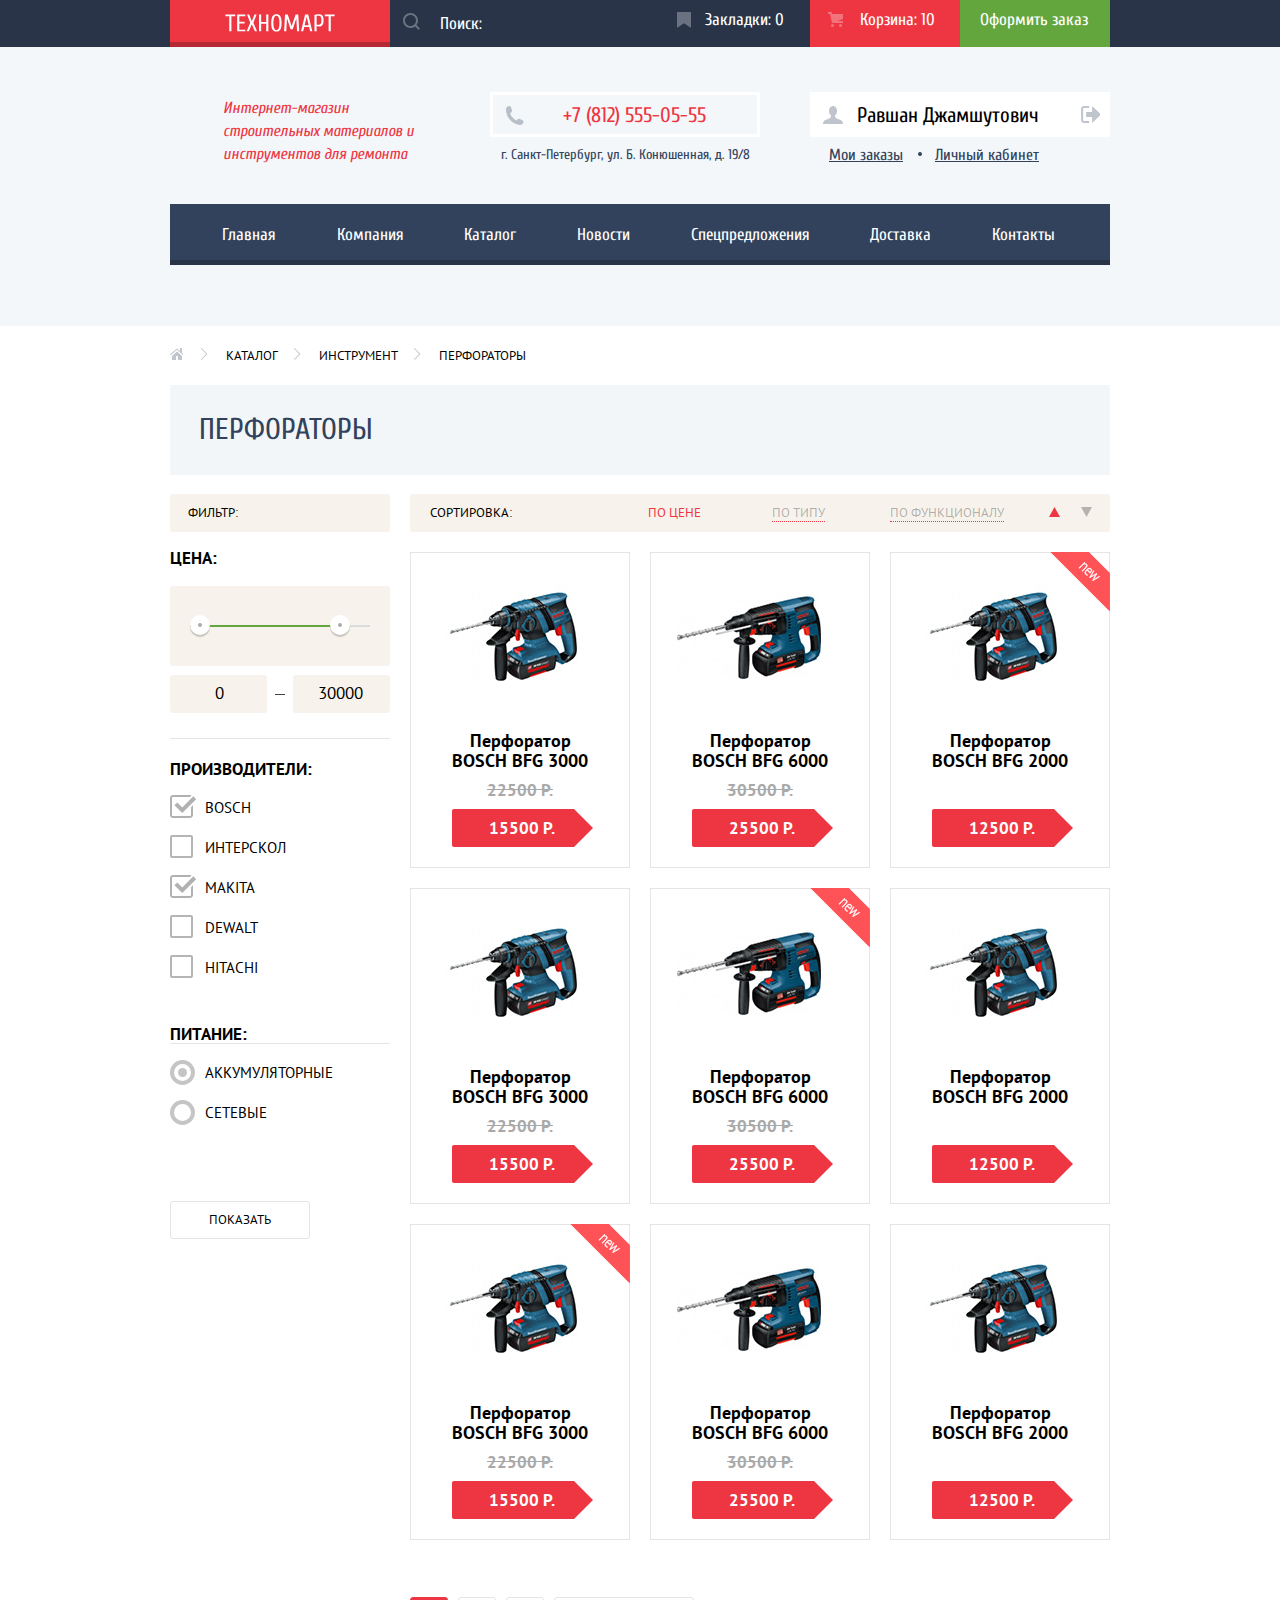
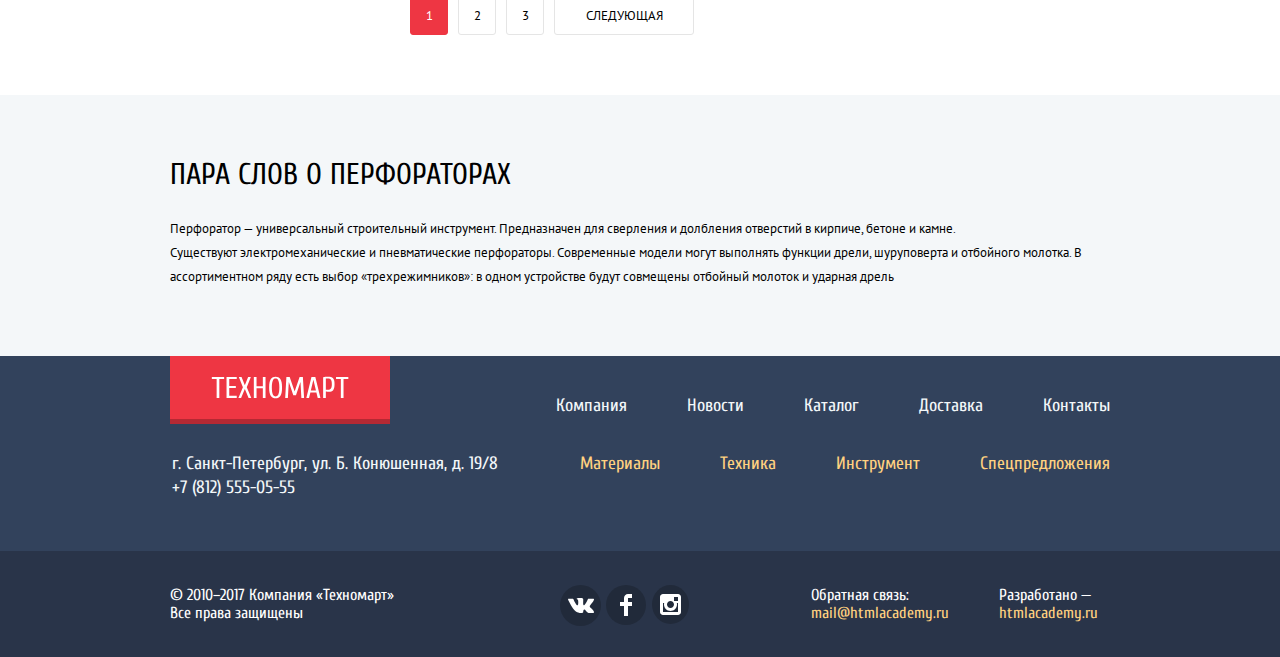
==== catalog.html @ ee3c9707 "Добавила текстовое описание ссылкам на соц.сети" ====
<!DOCTYPE html>
<html lang="ru">
  <head>
    <meta charset="utf-8">
    <title>Каталог товаров Техномарт</title>
    <link href="https://fonts.googleapis.com/css?family=Cuprum:400,400i,700%7CPT+Sans:400,700&amp;subset=cyrillic" rel="stylesheet">
    <link href="css/normalize.css" rel="stylesheet">
    <link href="css/style.css" rel="stylesheet">
  </head>

  <body>

    <header class="main-header catalog">
      <div class="user-nav-wrapper">
        <div class="container">
          <a class="main-header-logo" href="index.html">
            <img src="img/main-logo.svg" width="110" height="18" alt="Логотип интернет-магазина Техномарт">
          </a>
          <form class="search" action="https://echo.htmlacademy.ru" method="get">
            <input class="search-field" id="search-box" type="search" name="search" placeholder="Поиск:">
            <label for="search-box"><span class="visually-hidden">Поиск:</span></label>
          </form>
          <a class="bookmark" href="wish-list.html">
            <span>Закладки:</span>
            <span>0</span>
          </a>
          <a class="cart count" href="cart.html">
            <span>Корзина:</span>
            <span>10</span>
          </a>
          <a class="checkout" href="checkout.html">Оформить заказ</a>
        </div>
      </div>
      <div class="block-wrapper">
        <section class="contact-info">
          <p class="info-text">Интернет-магазин строительных материалов и инструментов для ремонта</p>
          <div class="contact-column">
            <h2 class="visually-hidden">Контакная информация</h2>
            <a class="tel-link" href="tel:+78125550555">+7 (812) 555-05-55</a>
            <p class="address">г. Санкт-Петербург, ул. Б. Конюшенная, д. 19/8</p>
          </div>
        </section>
        <div class="user-account">
          <div class="user-box">
            <a class="user-name" href="profile.html">Равшан Джамшутович</a>
            <a class="logout-link" href="">Выйти</a>
          </div>
          <div class="account-box">
            <a class="link" href="user-order.html">Мои заказы</a>
            <a class="link" href="user-account.html">Личный кабинет</a>
          </div>
        </div>
      </div>
      <nav class="main-nav">
        <ul class="site-nav">
          <li><a href="index.html">Главная</a></li>
          <li><a href="company.html">Компания</a></li>
          <li><a href="catalog.html">Каталог</a></li>
          <li><a href="news.html">Новости</a></li>
          <li><a href="special-offers.html">Спецпредложения</a></li>
          <li><a href="delivery.html">Доставка</a></li>
          <li><a href="contact.html">Контакты</a></li>
        </ul>
      </nav>
    </header>

    <main>
      <div class="index-container">
        <ul class="breadcrumbs">
          <li><a class="link" href="index.html">Главная</a></li>
          <li><a class="link-next" href="catalog.html">Каталог</a></li>
          <li><a class="link-next" href="tool-list.html">Инструмент</a></li>
          <li><a class="link-next breadcrumbs-current">Перфораторы</a></li>
        </ul>
        <h1 class="page-title">Перфораторы</h1>
        <div class="catalog-columns">
          <section class="filters">
            <h2>Фильтр:</h2>
            <form class="filters-form" action="https://echo.htmlacademy.ru" method="get">
              <fieldset class="filter-range">
                <legend>Цена:</legend>
                <div class="range-controls">
                  <div class="scale">
                    <div class="bar"></div>
                  </div>
                  <div class="range-toggle range-toggle-min"></div>
                  <div class="range-toggle range-toggle-max"></div>
                </div>
                <div class="price-controls">
                  <label class="visually-hidden" for="min-field">От</label>
                  <input class="min-price" id="min-field" type="text" name="min-price" value="0">
                  <label class="visually-hidden" for="max-field">До</label>
                  <input class="max-price" id="max-field" type="text" name="max-price" value="30000">
                </div>
              </fieldset>
              <fieldset class="filter-producer">
                <legend>Производители:</legend>
                <ul class="producer-list">
                  <li class="filter-option">
                    <input class="visually-hidden filter-input filter-input-checkbox" id="filter-bosch" type="checkbox" name="bosch" checked>
                    <label for="filter-bosch">Bosch</label>
                  </li>
                  <li class="filter-option">
                    <input class="visually-hidden filter-input filter-input-checkbox" id="filter-interskol" type="checkbox" name="interskol">
                    <label for="filter-interskol">Интерскол</label>
                  </li>
                  <li class="filter-option">
                    <input class="visually-hidden filter-input filter-input-checkbox" id="filter-makita" type="checkbox" name="makita" checked>
                    <label for="filter-makita">Makita</label>
                  </li>
                  <li class="filter-option">
                    <input class="visually-hidden filter-input filter-input-checkbox" id="filter-dewalt" type="checkbox" name="dewalt">
                    <label for="filter-dewalt">Dewalt</label>
                  </li>
                  <li class="filter-option">
                    <input class="visually-hidden filter-input filter-input-checkbox" id="filter-hitachi" type="checkbox" name="hitachi">
                    <label for="filter-hitachi">Hitachi</label>
                  </li>
                </ul>
              </fieldset>
              <fieldset class="filter-power">
                <legend>Питание:</legend>
                <ul>
                  <li class="filter-option">
                    <input class="visually-hidden filter-input filter-input-radio" id="filter-cordless" type="radio" name="product-type" value="cordless" checked>
                    <label for="filter-cordless">Аккумуляторные</label>
                  </li>
                  <li class="filter-option">
                    <input class="visually-hidden filter-input filter-input-radio" id="filter-corded" type="radio" name="product-type" value="corded">
                    <label for="filter-corded">Сетевые</label>
                  </li>
                </ul>
              </fieldset>
              <button class="filter-button" type="submit">Показать</button>
            </form>
          </section>
          <div class="catalog-wrapper">
            <section class="sort-list">
              <h2>Сортировка:</h2>
              <ul class="sort-kind">
                <li><a class="price-sort price-current">По цене</a></li>
                <li><a href="type-sort.html">По типу</a></li>
                <li><a href="functional-sort.html">По функционалу</a></li>
              </ul>
              <ul class="sort-updown">
                <li>
                  <a class="sort-up current">
                    <span class="visually-hidden">По возрастанию</span>
                    <svg version="1.1" id="Layer_1" xmlns="http://www.w3.org/2000/svg" xmlns:xlink="http://www.w3.org/1999/xlink" x="0px" y="0px" width="11px" height="10px" viewBox="0 0 11 10" enable-background="new 0 0 11 10" xml:space="preserve">
                      <polygon fill="#231F20" points="5.5,0 0,10 11,10 "/>
                    </svg>
                  </a>
                </li>
                <li>
                  <a class="sort-down" href="sort-down.html">
                    <span class="visually-hidden">По убыванию</span>
                    <svg version="1.1" id="Layer_2" xmlns="http://www.w3.org/2000/svg" xmlns:xlink="http://www.w3.org/1999/xlink" x="0px" y="0px" width="11px" height="10px" viewBox="0 0 11 10" enable-background="new 0 0 11 10" xml:space="preserve">
                      <polyline fill="#231F20" points="5.5,10 0,0 11,0 "/>
                    </svg>
                  </a>
                </li>
              </ul>
            </section>
            <section class="catalog">
              <h2 class="visually-hidden">Список перфораторов</h2>
              <ul class="catalog-list">
                <li class="catalog-item">
                  <div class="actions">
                    <a class="buy" href="cart.html">Купить</a>
                    <a class="saved" href="user-wishlist.html">В закладки</a>
                  </div>
                  <p class="image">
                    <img src="img/catalog-item-1.jpg" width="218" height="170" alt="Перфоратор BOSCH BFG 3000">
                  </p>
                  <h3><a class="title-item" href="catalog-item-1.html">Перфоратор BOSCH BFG 3000</a></h3>
                  <span class="discount">22500 Р.</span>
                  <a class="button-item" href="cart.html">15500 Р.</a>
                </li>
                <li class="catalog-item">
                  <div class="actions">
                    <a class="buy" href="cart.html">Купить</a>
                    <a class="saved" href="user-wishlist.html">В закладки</a>
                  </div>
                  <p class="image">
                    <img src="img/catalog-item-2.jpg" width="218" height="170" alt="Перфоратор BOSCH BFG 6000">
                  </p>
                  <h3><a class="title-item" href="catalog-item-2.html">Перфоратор BOSCH BFG 6000</a></h3>
                  <span class="discount">30500 Р.</span>
                  <a class="button-item" href="cart.html">25500 Р.</a>
                </li>
                <li class="catalog-item">
                  <span class="flag flag-new">Новинка</span>
                  <div class="actions">
                    <a class="buy" href="cart.html">Купить</a>
                    <a class="saved" href="user-wishlist.html">В закладки</a>
                  </div>
                  <p class="image">
                    <img src="img/catalog-item-3.jpg" width="218" height="170" alt="Перфоратор BOSCH BFG 2000">
                  </p>
                  <h3><a class="title-item" href="catalog-item-3.html">Перфоратор BOSCH BFG 2000</a></h3>
                  <span class="discount"></span>
                  <a class="button-item" href="cart.html">12500 Р.</a>
                </li>
                <li class="catalog-item">
                  <div class="actions">
                    <a class="buy" href="cart.html">Купить</a>
                    <a class="saved" href="user-wishlist.html">В закладки</a>
                  </div>
                  <p class="image">
                    <img src="img/catalog-item-4.jpg" width="218" height="170" alt="Перфоратор BOSCH BFG 3000">
                  </p>
                  <h3><a class="title-item" href="catalog-item-4.html">Перфоратор BOSCH BFG 3000</a></h3>
                  <span class="discount">22500 Р.</span>
                  <a class="button-item" href="cart.html">15500 Р.</a>
                </li>
                <li class="catalog-item">
                  <span class="flag flag-new">Новинка</span>
                  <div class="actions">
                    <a class="buy" href="cart.html">Купить</a>
                    <a class="saved" href="user-wishlist.html">В закладки</a>
                  </div>
                  <p class="image">
                    <img src="img/catalog-item-5.jpg" width="218" height="170" alt="Перфоратор BOSCH BFG 6000">
                  </p>
                  <h3><a class="title-item" href="catalog-item-5.html">Перфоратор BOSCH BFG 6000</a></h3>
                  <span class="discount">30500 Р.</span>
                  <a class="button-item" href="cart.html">25500 Р.</a>
                </li>
                <li class="catalog-item">
                  <div class="actions">
                    <a class="buy" href="cart.html">Купить</a>
                    <a class="saved" href="user-wishlist.html">В закладки</a>
                  </div>
                  <p class="image">
                    <img src="img/catalog-item-6.jpg" width="218" height="170" alt="Перфоратор BOSCH BFG 2000">
                  </p>
                  <h3><a class="title-item" href="catalog-item-6.html">Перфоратор BOSCH BFG 2000</a></h3>
                  <span class="discount"></span>
                  <a class="button-item" href="cart.html">12500 Р.</a>
                </li>
                <li class="catalog-item">
                  <span class="flag flag-new">Новинка</span>
                  <div class="actions">
                    <a class="buy" href="cart.html">Купить</a>
                    <a class="saved" href="user-wishlist.html">В закладки</a>
                  </div>
                  <p class="image">
                    <img src="img/catalog-item-7.jpg" width="218" height="170" alt="Перфоратор BOSCH BFG 3000">
                  </p>
                  <h3><a class="title-item" href="catalog-item-7.html">Перфоратор BOSCH BFG 3000</a></h3>
                  <span class="discount">22500 Р.</span>
                  <a class="button-item" href="cart.html">15500 Р.</a>
                </li>
                <li class="catalog-item">
                  <div class="actions">
                    <a class="buy" href="cart.html">Купить</a>
                    <a class="saved" href="user-wishlist.html">В закладки</a>
                  </div>
                  <p class="image">
                    <img src="img/catalog-item-8.jpg" width="218" height="170" alt="Перфоратор BOSCH BFG 6000">
                  </p>
                  <h3><a class="title-item" href="catalog-item-8.html">Перфоратор BOSCH BFG 6000</a></h3>
                  <span class="discount">30500 Р.</span>
                  <a class="button-item" href="cart.html">25500 Р.</a>
                </li>
                <li class="catalog-item">
                  <div class="actions">
                    <a class="buy" href="cart.html">Купить</a>
                    <a class="saved" href="user-wishlist.html">В закладки</a>
                  </div>
                  <p class="image">
                    <img src="img/catalog-item-9.jpg" width="218" height="170" alt="Перфоратор BOSCH BFG 2000">
                  </p>
                  <h3><a class="title-item" href="catalog-item-9.html">Перфоратор BOSCH BFG 2000</a></h3>
                  <span class="discount"></span>
                  <a class="button-item" href="cart.html">12500 Р.</a>
                </li>
              </ul>
              <ul class="pagination-list">
                <li class="pagination-item pagination-current"><a>1</a></li>
                <li class="pagination-item"><a href="/">2</a></li>
                <li class="pagination-item"><a href="/">3</a></li>
                <li class="pagination-item"><a href="/">Следующая</a></li>
              </ul>
            </section>
          </div>
        </div>
      </div>
      <section class="item-description">
        <div class="description-container">
          <h2>Пара слов о перфораторах</h2>
          <p>Перфоратор — универсальный строительный инструмент. Предназначен для сверления и долбления отверстий в кирпиче, бетоне и камне.</p>
          <p>Существуют электромеханические и пневматические перфораторы. Современные модели могут выполнять функции дрели, шуруповерта и отбойного молотка. В ассортиментном ряду есть выбор «трехрежимников»: в одном устройстве будут совмещены отбойный молоток и ударная дрель</p>
        </div>
      </section>
    </main>

    <footer class="main-footer catalog">
      <div class="footer-first">
        <div class="footer-contact">
          <a class="footer-logo" href="index.html">
            <img src="img/footer-logo.svg" width="138"  height="23" alt="Логотип интернет-магазина Техномарт">
          </a>
          <p class="footer-contacts">г. Санкт-Петербург, ул. Б. Конюшенная, д. 19/8</p>
          <a class="footer-tel" href="tel:+78125550555">+7 (812) 555-05-55</a>        
        </div>
        <div class="footer-nav-wrapper">
          <ul class="footer-site-nav">
            <li><a href="company.html">Компания</a></li>
            <li><a href="news.html">Новости</a></li>
            <li><a href="catalog.html">Каталог</a></li>
            <li><a href="delivery.html">Доставка</a></li>
            <li><a href="contact.html">Контакты</a></li>
          </ul>
          <ul class="footer-item-group">
            <li><a href="material-list.html">Материалы</a></li>
            <li><a href="machine-list.html">Техника</a></li>
            <li><a href="tool-list.html">Инструмент</a></li>
            <li><a href="special-offers.html">Спецпредложения</a></li>
          </ul>
        </div>
      </div>
      <div class="footer-second">
        <div class="container">
          <section class="copyright">
            <p>© 2010–2017 Компания «Техномарт» Все права защищены</p>
          </section>
          <ul class="footer-social">
            <li class="social-vk"><a class="social-button" href="#" aria-label="Техномарт в Вконтакте"></a></li>
            <li class="social-fb"><a class="social-button" href="#" aria-label="Техномарт в Фейсбуке"></a></li>
            <li class="social-ig"><a class="social-button" href="#" aria-label="Техномарт в Инстаграм"></a></li>
          </ul>
          <p class="feedback">
            <span>Обратная связь:</span>
            <a href="mailto:mail@htmlacademy.ru">mail@htmlacademy.ru</a>
          </p>
          <p class="create">
            <span>Разработано —</span>
            <a href="https://htmlacademy.ru/intensive/htmlcss">htmlacademy.ru</a>
          </p>
        </div>
      </div>
    </footer>

    <section class="modal modal-item">
      <h2>Товар добавлен в корзину!</h2>
      <div class="button-wrapper">
        <a class="button-red button-added" href="checkout.html">Оформить заказ</a>
        <button class="button-continue" type="button">Продолжить покупки</button>
      </div>
      <button class="modal-close" type="button">Закрыть</button>
    </section>

    <script src="js/script.js"></script>

  </body>
</html>
---- css/style.css ----
body {
  min-width: 960px;
  margin: 0;
  padding: 0;

  font-family: "Cuprum", "Arial", sans-serif;
  font-size: 13px;
  line-height: 24px;
  font-weight: 400;
  color: #000000;
  text-transform: none;

  background-color: #ffffff;
}

a {
  text-decoration: none;
}

img {
  max-width: 100%;
  height: auto;
}

.visually-hidden:not(:focus):not(:active),
input[type="checkbox"].visually-hidden,
input[type="radio"].visually-hidden {
  position: absolute;

  width: 1px;
  height: 1px;
  margin: -1px;
  border: 0;
  padding: 0;

  white-space: nowrap;

  -webkit-clip-path: inset(100%);

          clip-path: inset(100%);
  clip: rect(0 0 0 0);
  overflow: hidden;
}

/*--- Стили для шапки сайта (главная страница) ---*/

.main-header {
  background-color: #f4f7f9;
  margin-bottom: 58px;
  padding-bottom: 1px;
}

.user-nav-wrapper {
  width: 100%;
  margin-bottom: 45px;

  background-color: #293449;
}

.user-nav-wrapper .container {
  font-size: 17px;
  line-height: 18px;
  color: #ffffff;

  display: -webkit-box;

  display: -ms-flexbox;

  display: flex;
  -ms-flex-wrap: wrap;
      flex-wrap: wrap;
  -webkit-box-pack: justify;
      -ms-flex-pack: justify;
          justify-content: space-between;

  position: relative;

  width: 940px;
  margin-top: 0;
  margin-bottom: 0;
  margin-left: auto;
  margin-right: auto;
}

.container a {
  color: #ffffff;
}

.main-header-logo {
  position: absolute;

  width: 110px;
  height: 18px;
  padding-top: 14px;
  padding-bottom: 15px;
  padding-left: 55px;
  padding-right: 55px;

  background-color: #ee3643;
  -webkit-box-shadow: inset 0 -5px 0 0 rgba(0, 0, 0, 0.24);
          box-shadow: inset 0 -5px 0 0 rgba(0, 0, 0, 0.24);
}

.main-header-logo:hover,
.main-header-logo:focus {
  background-color: #ca2c37;
  -webkit-box-shadow: inset 0 -5px 0 0 rgba(0, 0, 0, 0.24);
          box-shadow: inset 0 -5px 0 0 rgba(0, 0, 0, 0.24);
}

.main-header-logo:active {
  background-color: #ba2732;
  -webkit-box-shadow: inset 0 -5px 0 0 rgba(0, 0, 0, 0.24);
          box-shadow: inset 0 -5px 0 0 rgba(0, 0, 0, 0.24);
}

.search {
  position: relative;

  margin: 0;
  margin-left: 220px;
  padding: 0;
}

.search label::before {
  content: "";

  position: absolute;
  top: 13px;
  left: 13px;

  width: 17px;
  height: 17px;

  background-image: url("../img/icon-search.svg");
  background-repeat: no-repeat;
  background-position: 0 0;

  opacity: 0.3;
}

.search .search-field {
  -webkit-box-sizing: border-box;
          box-sizing: border-box;
  width: 270px;
  padding-top: 14px;
  padding-bottom: 13px;
  padding-left: 50px;
  padding-right: 10px;
  
  background-color: #293449;
  border: none;
}

.search .search-field::-webkit-input-placeholder {
  font: inherit;
  color: #ffffff;
  opacity: 1;
}

.search .search-field:-ms-input-placeholder {
  font: inherit;
  color: #ffffff;
  opacity: 1;
}

.search .search-field::-ms-input-placeholder {
  font: inherit;
  color: #ffffff;
  opacity: 1;
}

.search .search-field::placeholder {
  font: inherit;
  color: #ffffff;
  opacity: 1;
}

.search .search-field:hover {
  background-color: #212a3a;
}

.search .search-field:focus {
  background-color: #ffffff;
  outline: none;
} 

.search .search-field:focus::-webkit-input-placeholder {
  color: #000000;
  opacity: 1;
} 

.search .search-field:focus:-ms-input-placeholder {
  color: #000000;
  opacity: 1;
} 

.search .search-field:focus::-ms-input-placeholder {
  color: #000000;
  opacity: 1;
} 

.search .search-field:focus::placeholder {
  color: #000000;
  opacity: 1;
}

.search-field:hover + label::before {
  opacity: 1;
}

.search-field:focus + label::before {
  background-image: url("../img/icon-search-active.svg");
  background-repeat: no-repeat;
  background-position: 0 0;
} 

.bookmark {
  display: block;
  -webkit-box-sizing: border-box;
          box-sizing: border-box;

  position: relative;

  width: 150px;
  padding-top: 11px;
  padding-bottom: 13px;
  padding-left: 45px;
  padding-right: 10px;
}

.bookmark:hover,
.bookmark:focus {
  background-color: #212a3a;
}

.bookmark:active {
  color: rgba(255, 255, 255, 0.6);
  background-color: #161d29;
}

.bookmark[class$="count"],
.cart[class$="count"] {
  background-color: #ee3643;
}

.bookmark[class$="count"]:hover,
.bookmark[class$="count"]:focus,
.cart[class$="count"]:hover,
.cart[class$="count"]:focus {
  background-color: #ca2c37;
}

.bookmark[class$="count"]:active,
.cart[class$="count"]:active {
  background-color: #ba2732;
}

.bookmark::before {
  content: "";

  position: absolute;
  top: 12px;
  left: 17px;

  width: 14px;
  height: 16px;

  background-image: url("../img/icon-bookmark.svg");
  background-repeat: no-repeat;
  background-position: 0 0;

  opacity: 0.3;
}

.bookmark:hover::before,
.bookmark:focus::before {
  opacity: 1;
}
.bookmark:active::before {
  opacity: 0.5;
}

.cart {
  display: block;
  -webkit-box-sizing: border-box;
          box-sizing: border-box;

  position: relative;

  width: 150px;
  padding-top: 11px;
  padding-bottom: 13px;
  padding-left: 50px;
  padding-right: 10px;
}

.cart::before {
  content: "";

  position: absolute;
  top: 12px;
  left: 18px;

  width: 15px;
  height: 15px;

  background-image: url("../img/cart-icon.svg");
  background-repeat: no-repeat;
  background-position: 0 0;

  opacity: 0.3;
}

.cart:hover,
.cart:focus {
  background-color: #212a3a;
}

.cart:active {
  color: rgba(255, 255, 255, 0.6);
  background-color: #161d29;
}

.cart:hover::before,
.cart:focus::before {
  opacity: 1;
}

.cart:active::before {
  opacity: 0.5;
}

.checkout {
  display: block;
  -webkit-box-sizing: border-box;
          box-sizing: border-box;

  width: 150px;
  padding-top: 11px;
  padding-bottom: 13px;
  padding-left: 20px;
  padding-right: 20px;
  background-color: #63a63e;
}

.checkout:hover,
.checkout:focus {
  background-color: #5fbb2d;
}

.checkout:active {
  color: rgba(255, 255, 255, 0.5);
  background-color: #518534;
}

.block-wrapper {
  display: -webkit-box;
  display: -ms-flexbox;
  display: flex;
  -ms-flex-wrap: wrap;
      flex-wrap: wrap;
  -webkit-box-pack: justify;
      -ms-flex-pack: justify;
          justify-content: space-between;

  width: 940px;
  margin-top: 0;
  margin-bottom: 37px;
  margin-left: auto;
  margin-right: auto;
}

.contact-info {
  display: -webkit-box;
  display: -ms-flexbox;
  display: flex;
  -webkit-box-pack: justify;
      -ms-flex-pack: justify;
          justify-content: space-between;

  width: 590px;
}

.info-text {
  width: 195px;
  margin: 0;
  padding: 0;
  padding-top: 5px;
  margin-left: 53px;

  font-size: 16px;
  line-height: 23px;
  font-style: italic;
  color: #ee3643;
}

.contact-column {
  display: -webkit-box;
  display: -ms-flexbox;
  display: flex;
  -ms-flex-wrap: wrap;
      flex-wrap: wrap;
  -webkit-box-orient: vertical;
  -webkit-box-direction: normal;
      -ms-flex-direction: column;
          flex-direction: column;  
  -webkit-box-pack: justify;  
      -ms-flex-pack: justify;  
          justify-content: space-between;

  width: 270px;
}

.contact-column .tel-link {
  padding-top: 10px;
  padding-bottom: 8px;
  padding-left: 70px;
  padding-right: 30px;
  margin: 0;
  margin-bottom: 6px;

  -webkit-box-sizing: border-box;

          box-sizing: border-box;

  position: relative;

  font-size: 21px;
  line-height: 21px;
  color: #ee3643;
  border: 3px solid #ffffff;
}

.tel-link::before {
  content: "";

  position: absolute;
  top: 11px;
  left: 12px;

  width: 19px;
  height: 19px;

  background-image: url("../img/icon-phone.svg");
  background-repeat: no-repeat;
  background-position: 0 0;
}

.contact-column .address {
  margin: 0;
  padding: 0;
  text-align: center;

  font-size: 14px;  
  color: #32425c;
}

.login-nav {
  display: -webkit-box;
  display: -ms-flexbox;
  display: flex;
  -ms-flex-wrap: wrap;
      flex-wrap: wrap;
  -webkit-box-pack: end;
      -ms-flex-pack: end;
          justify-content: flex-end;

  width: 310px;
  margin: 0;
  padding: 0;  
  list-style: none;
}

.login-nav .link {
  display: block;

  font-size: 21px;
  line-height: 21px;
  color: #000000;
  background-color: #ffffff;
}

.login-nav .link:hover,
.login-nav .link:focus {
  color: #ee3643;
  background-color: #ffffff;
}

.login-nav .link:active {
  color: rgba(0, 0, 0, 0.3);
  background-color: #ffffff;
}

.login-nav .link-login {
  position: relative;

  width: 70px;
  margin-right: 10px;

  padding-top: 12px;
  padding-bottom: 12px;
  padding-left: 46px;
  padding-right: 5px;
}

.link-login::before {
  content: "";

  position: absolute;
  top: 14px;
  left: 14px;

  width: 20px;
  height: 17px;

  background-image: url("../img/icon-login.svg");
  background-repeat: no-repeat;
  background-position: 0 0;

  opacity: 0.3;
}

.link-login:hover::before,
.link-login:focus::before {
  opacity: 1;
}

.link-login:active::before {
  opacity: 0.3;
}

.login-nav .link-reg {
  width: 110px;
  padding: 12px 20px;
  text-align: center;
}

.main-nav {
  font-size: 17px;
  line-height: 17px;
  color: #ffffff;

  background-color: #32425c;
  -webkit-box-shadow: inset 0 -5px 0 0 #293449;
          box-shadow: inset 0 -5px 0 0 #293449;

  width: 940px;
  margin-top: 0;
  margin-bottom: 60px;
  margin-left: auto;
  margin-right: auto;
  padding: 0;
}

.site-nav {
  display: -webkit-box;
  display: -ms-flexbox;
  display: flex;
  -ms-flex-wrap: wrap;
      flex-wrap: wrap;
  -webkit-box-pack: justify;
      -ms-flex-pack: justify;
          justify-content: space-between;
  
  margin: 0;
  padding: 0;
  padding-left: 22px;
  padding-right: 25px;
  
  list-style: none;
}

.site-nav a {
  display: block;
  padding: 22px 30px;

  color: #ffffff;
}

.site-nav a:hover,
.site-nav a:focus {
  background-color: #293449;
}

.site-nav a:active {
  color: rgba(255, 255, 255, 0.5);
  background-color: #1d2739;
}

/*--- Стили для основного содержания сайта (главная страница) ---*/

.index-container {
  width: 940px;
  margin-top: 0;
  margin-bottom: 0;
  margin-left: auto;
  margin-right: auto;
}

.button-red {
  display: inline-block;
  -webkit-box-sizing: border-box;
          box-sizing: border-box;

  min-width: 195px;
  padding: 10px 40px;

  font-size: 14px;
  line-height: 18px;
  text-transform: uppercase;  
  text-align: center;
  vertical-align: middle;

  color: #ffffff;
  background-color: #ee3643;

  border: none;
  border-radius: 3px;
}

.button-red:hover,
.button-red:focus {
  background-color: #ca2c37;
}

.button-red:active {
  background-color: #ba2732;
}

.item {
  margin-bottom: 20px;
}

.item-group {
  display: -webkit-box;
  display: -ms-flexbox;
  display: flex;
  -ms-flex-wrap: wrap;
      flex-wrap: wrap;
  -webkit-box-pack: justify;
      -ms-flex-pack: justify;
          justify-content: space-between;
  
  margin: 0;
  padding: 0;

  list-style: none;
}

.item-group li {
  width: 300px;
  -webkit-box-sizing: border-box;
          box-sizing: border-box;

  position: relative;

  padding-top: 20px;
  padding-bottom: 20px;
  padding-left: 23px;
  padding-right: 110px;

  text-align: left;
}

.item-group .materials {
  background-color: #ffbf47;
}

.item-group .tools {
  background-color: #3bbce3;
}

.item-group .machines {
  background-color: #dc91d8;
  padding-left: 20px;
}

.materials::before {
  content: "";

  position: absolute;
  top: 0;
  right: 0;
  z-index: 20;

  width: 60px;
  height: 60px;

  background-image: url("../img/new-flag.png");
  background-repeat: no-repeat;
  background-position: 0 0;
}

/*.materials .flag-new,*/   /*Убрать этот спан у всех карточек*/
.popular-item .flag-new,
.catalog-item .flag-new {
  background-image: url("../img/new-flag.png");
  background-repeat: no-repeat;
  background-position: 0 0;
}

.item-group a {
  font-size: 14px;
  line-height: 18px;
  text-transform: uppercase;
  color: #ffffff;
}

.button-group {
  display: inline-block;

  -webkit-box-sizing: border-box;

          box-sizing: border-box;

  min-width: 135px;
  margin-left: 2px;
  padding: 10px 20px;

  text-align: center;
  vertical-align: middle;

  border-radius: 3px;

  background-color: rgba(0, 0, 0, 0.1);
}

.button-group:hover,
.button-group:focus {
  background-color: rgba(0, 0, 0, 0.2);
}

.button-group:active {
  background-color: rgba(0, 0, 0, 0.3);
}

.materials::after {
  content: "";

  position: absolute;
  top: 31px;
  left: 213px;

  width: 44px;
  height: 65px;

  background-image: url("../img/icon-materials.svg");
  background-repeat: no-repeat;
  background-position: 0 0;
}

.tools::after {
  content: "";

  position: absolute;
  top: 33px;
  left: 197px;

  width: 75px;
  height: 61px;

  background-image: url("../img/icon-tools.svg");
  background-repeat: no-repeat;
  background-position: 0 0;
}

.machines::after {
  content: "";

  position: absolute;
  top: 31px;
  left: 191px;

  width: 78px;
  height: 62px;

  background-image: url("../img/icon-machines.svg");
  background-repeat: no-repeat;
  background-position: 0 0;
}

.item-group h3 {
  margin: 0;
  margin-bottom: 15px;
  padding: 0;

  font-size: 24px;
  line-height: 30px;
  font-weight: 700;
  color: #ffffff;
}

.section-columns {
  display: -webkit-box;
  display: -ms-flexbox;
  display: flex;
  -webkit-box-pack: justify;
      -ms-flex-pack: justify;
          justify-content: space-between;
  margin-bottom: 53px;
}

.slider {
  width: 620px;
  height: 266px;
  -webkit-box-sizing: border-box;
          box-sizing: border-box;

  position: relative;

  padding-top: 23px;
  padding-bottom: 22px;
  padding-left: 24px;
  padding-right: 24px;

  text-align: left;
  color: #ffffff;

  background-color: grey;
  background-image: url("../img/slider-1.jpg");
  background-repeat: no-repeat;
  background-position: top center;

  -webkit-transition: background-image 0.5s ease, background-color 0.5s ease;

  -o-transition: background-image 0.5s ease, background-color 0.5s ease;

  transition: background-image 0.5s ease, background-color 0.5s ease;
}

.slider-list {
  margin: 0;
  padding: 0;

  list-style: none;
}

.slide {
  display: none;
}

.slide-title {
  margin: 0;
  margin-bottom: 3px;

  font-size: 36px;
  line-height: 36px;
  font-weight: 700;
  text-transform: uppercase;

}

.slider-item p {
  margin: 0;
  margin-bottom: 120px;
  padding: 0;
  font-size: 18px;
}

.slider1-controls {
  font-size: 0;
}

.slider1-controls label {
  display: inline-block;
  width: 22px;
  height: 40px;
  vertical-align: top;

  cursor: pointer;
}

#product-1:checked ~ .slider {
  background-color: gray;
  background-image: url("../img/slider-1.jpg");
}

#product-2:checked ~ .slider {
  background-color: gray;
  background-image: url("../img/slider-2.jpg");
}

#product-1:checked ~ .slider #slide1,
#product-2:checked ~ .slider #slide2 {
  display: block;
}

.slider1-controls .slide-first {
  position: absolute;
  top: 115px;
  left: 25px;
  z-index: 20;

  background-image: url("../img/icon-left.svg");
  background-repeat: no-repeat;
  background-position: 0 0;
}

.slider1-controls .slide-second {
  position: absolute;
  top: 115px;
  left: 578px;
  z-index: 20;

  background-image: url("../img/icon-right.svg");
  background-repeat: no-repeat;
  background-position: 0 0;
}

.slider1-controls .slide-first::before {
  content: "";

  position: absolute;
  top: 105px;
  left: 267px;
  z-index: 20;

  width: 10px;
  height: 10px;

  background-color: #ffffff;
  border-radius: 50%;
}

.slider1-controls .slide-second::before {
  content: "";

  position: absolute;
  top: 105px;
  left: -263px;
  z-index: 20;

  width: 10px;
  height: 10px;

  background-color: #ffffff;
  border-radius: 50%;
}

.slider1-controls .slide-first::after {
  content: "";

  display: none;

  position: absolute;
  top: 107px;
  left: 269px;
  z-index: 20;

  width: 6px;
  height: 6px;

  background-color: #ee3643;
  border-radius: 50%;
}

.slider1-controls .slide-second::after {
  content: "";

  display: none;

  position: absolute;
  top: 107px;
  left: -261px;
  z-index: 20;

  width: 6px;
  height: 6px;

  background-color: #ee3643;
  border-radius: 50%;
}

#product-1:checked ~ .slider .slide-first::after,
#product-2:checked ~ .slider .slide-second::after {
  display: block;
}

.offer-list {
  margin: 0;
  padding: 0;
  list-style: none;
}

.offer-list li {
  width: 300px;
  -webkit-box-sizing: border-box;
          box-sizing: border-box;

  position: relative;

  padding-top: 20px;
  padding-bottom: 22px;
  padding-left: 20px;
  padding-right: 110px;
}

.offer-list .sales {
  background-color: #8ed78f;
  
  margin-bottom: 20px;
}

.offer-list .shipment {
  background-color: #ffc047;
}

.sales::after {
  content: "";

  position: absolute;
  top: 26px;
  left: 196px;

  width: 59px;
  height: 72px;

  background-image: url("../img/icon-sales.svg");
  background-repeat: no-repeat;
  background-position: 0 0;
}

.shipment::after {
  content: "";

  position: absolute;
  top: 32px;
  left: 191px;

  width: 78px;
  height: 63px;

  background-image: url("../img/icon-shipment.svg");
  background-repeat: no-repeat;
  background-position: 0 0;
}

.offer-list h3 {
  margin: 0;
  margin-bottom: 13px;
  padding: 0;

  font-size: 24px;
  line-height: 30px;
  font-weight: 700;
  color: #ffffff;
}

.offer-list a {
  font-size: 14px;
  line-height: 18px;
  text-transform: uppercase;
  color: #ffffff;
}

.title-space {
  background-color: #f9f5f0;
  
  display: -webkit-box;
  
  display: -ms-flexbox;
  
  display: flex;
  -webkit-box-pack: justify;
      -ms-flex-pack: justify;
          justify-content: space-between;
  -webkit-box-align: center;
      -ms-flex-align: center;
          align-items: center;
  margin-bottom: 20px;
  padding-top: 26px;
  padding-bottom: 26px;
  padding-left: 27px;
  padding-right: 25px;
  
}

.title-space h2 {
  margin: 0;
  padding: 0;

  font-size: 30px;
  font-weight: 400;
  line-height: 30px;
  text-transform: uppercase;
  color: #32425c;
}

.button-popular {
  min-width: 253px;
  padding-left: 54px;
  padding-right: 54px;
}

.popular-items-list {
  margin: 0;
  margin-bottom: 20px;
  padding: 0;
  list-style: none;
  
  display: -webkit-box;
  
  display: -ms-flexbox;
  
  display: flex;
  -ms-flex-wrap: wrap;
      flex-wrap: wrap;
  -webkit-box-pack: justify;
      -ms-flex-pack: justify;
          justify-content: space-between;
}

.popular-item,
.catalog-item {
  position: relative;

  width: 218px;

  font-family: "PT Sans", "Arial", sans-serif;
  font-weight: 700;
  text-align: center;

  border: 1px solid #e5e5e5;
}

.popular-item .flag,
.catalog-item .flag {
  position: absolute;
  top: -1px;
  right: -1px;

  width: 60px;
  height: 60px;

  text-indent: -1000px;
  overflow: hidden;

  z-index: 20;
}

.popular-item .actions,
.catalog-item .actions {
  position: absolute;
  top: 0;
  left: 0;

  width: 218px;
  padding: 42px 0;
  background-color: rgba(255, 255, 255, 0.9);
  z-index: 10;
}

.actions .buy,
.actions .saved {
  display: block;
  -webkit-box-sizing: border-box;
          box-sizing: border-box;

  width: 135px;
  margin: 0 auto;
  margin-bottom: 8px;
  padding-top: 10px;
  padding-bottom: 10px;
  padding-left: 10px;
  padding-right: 5px;
  text-align: center;
  
  border-radius: 3px;

  font-family: "Cuprum", "Arial", sans-serif;
  font-size: 14px;
  line-height: 18px;
  font-weight: 400;
  text-transform: uppercase;
}

.actions .buy {
  position: relative;

  color: #ffffff;
  background-color: #63a63e;
  padding-left: 50px;
  padding-right: 44px;
  -webkit-box-shadow: inset 0 -3px 0 0 #367315;
          box-shadow: inset 0 -3px 0 0 #367315;
}

.actions .buy::before {
  content: "";

  position: absolute;
  top: 11px;
  left: 12px;

  width: 15px;
  height: 15px;

  background-image: url("../img/cart-icon.svg");
  background-repeat: no-repeat;
  background-position: 0 0;

  opacity: 0.3;
}

.actions .saved {
  padding-top: 7px;
  padding-bottom: 7px;
  color: #32425c;
  background-color: #ffffff;
  border: 3px solid #63a63e;
}

.popular-item:hover,
.popular-item:focus,
.catalog-item:hover,
.catalog-item:focus {
  -webkit-box-shadow: 0 10px 25px 0 rgba(41, 52, 73, 0.5);
          box-shadow: 0 10px 25px 0 rgba(41, 52, 73, 0.5);
}

.popular-item .actions,
.catalog-item .actions {
  display: none;
}

.popular-item:hover .actions,
.popular-item:focus .actions,
.catalog-item:hover .actions,
.catalog-item:focus .actions {
  display: block;
}

.actions .buy:hover,
.actions .buy:focus {
  background-color: #5fbb2d;
}

.actions .buy:active {
  background-color: #518534;
}

.actions .buy:hover::before,
.actions .buy:active::before {
  opacity: 1;
}

.actions .saved:hover,
.actions .saved:focus {
  border: 3px solid #32425c;
}

.actions .saved:active {
  color: rgba(50, 66, 92, 0.3);
  border: 3px solid rgba(50, 66, 92, 0.3);
}

.popular-item .image,
.catalog-item .image {
  margin: 0;
  width: 218px;
  height: 170px;
}

.popular-item h3,
.catalog-item h3 {
  margin: 0;
  padding: 0;
}

.popular-item .title-item,
.catalog-item .title-item {
  display: block;

  padding: 0 30px;
  margin-top: 8px;
  margin-bottom: 10px;

  font-size: 18px;
  line-height: 20px;
  text-decoration: none;
  color: #000000;
}

.popular-item .discount,
.catalog-item .discount {
  display: block;
  min-height: 18px;
  margin-bottom: 10px;

  font-size: 17px;
  line-height: 18px;
  color: #a9a9a9;
  text-decoration: line-through;
}

.popular-item .button-item,
.catalog-item .button-item {
  position: relative;
  display: block;

  width: 80px;
  margin-top: 10px;
  margin-bottom: 20px;
  margin-left: 41px;
  margin-right: 30px;
  padding: 10px 30px;

  font-size: 17px;
  line-height: 18px;
  color: #ffffff;
  background-color: #ee3643;
  border-radius: 2px;
}

.popular-item .button-item::after,
.catalog-item .button-item::after {
  content: "";

  position: absolute;
  top: 0;
  right: -20px;

  width: 0;
  height: 0;
  border: 19px solid white;
  border-left-color: #ee3643;
}

.popular-brand .title-space {
  padding-top: 28px;
  padding-left: 25px;
}

.brand-list {
  display: -webkit-box;
  
  display: -ms-flexbox;
  
  display: flex;
  -ms-flex-wrap: wrap;
      flex-wrap: wrap;
  -webkit-box-pack: justify;
      -ms-flex-pack: justify;
          justify-content: space-between;
  -ms-flex-line-pack: justify;
      align-content: space-between;

  margin: 0;
  margin-bottom: 65px;
  padding: 0;

  list-style: none;
}

.brand-list .brand-item {
  margin: 0;
  margin-bottom: 20px;
  padding: 0;
}

.brand-item .brand-link {
  position: relative;

  display: block;
  box-sizing: border-box;
  width: 218px;
  min-height: 142px;

  background-color: #ffffff;
  border: 1px solid #e5e5e5;
}

.brand-link .brand-img {
  position: absolute;
  top: 50%;
  left: 50%;
  -webkit-transform: translateX(-50%) translateY(-50%);
      -ms-transform: translateX(-50%) translateY(-50%);
          transform: translateX(-50%) translateY(-50%);
}

.brand-link:hover,
.brand-link:focus {
  -webkit-box-shadow: 0 10px 25px 0 rgba(41, 52, 73, 0.5);
          box-shadow: 0 10px 25px 0 rgba(41, 52, 73, 0.5);
}

.brand-link:active {
  -webkit-box-shadow: 0 4px 10px 0 rgba(41, 52, 73, 0.5);
          box-shadow: 0 4px 10px 0 rgba(41, 52, 73, 0.5);
}

.brand-link:active .brand-img {
  opacity: 0.3;
}

.services {
  margin: 0;
  margin-bottom: 86px;
  padding: 0;
  padding-top: 68px;

  background-color: #f4f7f9;
}

.services .services-wrapper {
  width: 940px;
  margin: 0 auto;
  padding-bottom: 22px;
}

.services h2 {
  font-size: 30px;
  font-weight: 400;
  line-height: 30px;
  text-transform: uppercase;
  margin: 0;
  margin-bottom: 25px;
  padding: 0;
}

.services p {
  width: 400px;
  margin: 0;
  margin-bottom: 15px;
  font-family: "PT Sans", "Arial", sans-serif;
}

.services-slider {
  position: relative;

  padding: 0;
  padding-top: 50px;
  padding-bottom: 100px;
  padding-left: 320px;

  background-color: #f4f7f9;
  background-image: url("../img/delivery.png");
  background-repeat: no-repeat;
  background-position: 470px 75px;
}

.services-slider::after {
  content: "";

  position: absolute;
  top: 10px;
  left: 230px;
  z-index: 20;

  width: 10px;
  height: 280px;

  background-image: url("../img/line.png");
  background-repeat: no-repeat;
  background-position: 0 0;
}

.services-list {
  margin: 0;
  padding: 0;

  list-style: none;
}

.services-title {
  width: 275px;
  margin: 0;
  margin-bottom: 25px;
  padding: 0;

  font-size: 36px;
  line-height: 36px;
  font-weight: 400;
  color: #32425c;
  text-transform: uppercase;
}

.services-list p {
  margin: 0;
  padding: 0;

  font-family: "PT Sans", "Arial", sans-serif;
}

.delivery p {
  width: 275px;
}

.delivery p:nth-of-type(2) {
  width: 200px;
}

.guarantee p {
  width: 380px;
}

.credit p {
  width: 280px;
  margin-bottom: 30px;
}

.slider2-controls {
  position: absolute;

  top: 50px;
  left: 0;
  z-index: 20;
}

.slider2-controls label {
  display: block;
  width: 218px;

  padding-top: 15px;
  padding-bottom: 16px;
  padding-left: 22px;

  font-size: 21px;
  line-height: 30px;
  font-weight: 700;
  color: #ffffff;
  background-color: #32425c;
  -webkit-box-shadow:
    0 1px 0 0 #293449,
    inset 0 1px 0 0 #405069;
          box-shadow:
    0 1px 0 0 #293449,
    inset 0 1px 0 0 #405069;
  cursor: pointer;
}

.slider2-controls label:hover,
.slider2-controls label:focus {
  background-color: #293449;
}

#service1:checked ~ .services-slider #slide3,
#service2:checked ~ .services-slider #slide4,
#service3:checked ~ .services-slider #slide5 {
  display: block;
}

#service1:checked ~ .services-slider label[for="service1"],
#service2:checked ~ .services-slider label[for="service2"],
#service3:checked ~ .services-slider label[for="service3"] {
  color: #32425c;
  background-color: #ffffff;
  -webkit-box-shadow: none;
          box-shadow: none;
}

#service1:checked ~ .services-slider {
  background-color: #f4f7f9;
  background-image: url("../img/delivery.png");
}

#service2:checked ~ .services-slider {
  background-color: #f4f7f9;
  background-image: url("../img/guarantee.png");
  background-position: 550px 55px;
}

#service3:checked ~ .services-slider {
  background-color: #f4f7f9;
  background-image: url("../img/credit.png");
  background-position: 475px 55px;
}

.info-wrapper {
  width: 940px;
  margin: 0 auto;
}

.info-columns {
  display: -webkit-box;
  display: -ms-flexbox;
  display: flex;
  -ms-flex-wrap: wrap;
      flex-wrap: wrap;
  -webkit-box-pack: start;
      -ms-flex-pack: start;
          justify-content: flex-start;

  margin: 0;
  padding: 0;
}

.company-info {
  width: 525px;
  margin-right: 115px;
}

.company-info h2 {
  font-size: 30px;
  font-weight: 400;
  line-height: 30px;
  text-transform: uppercase;

  margin: 0;
  margin-bottom: 26px;
  padding: 0;
}

.company-info p {
  margin: 0;
  margin-bottom: 25px;
  padding: 0;

  font-family: "PT Sans", "Arial", sans-serif;
}

.company-info p:nth-of-type(2) {
  width: 390px;
  margin-bottom: 20px;
}

.transport-list {
  position: relative;

  margin: 0;
  margin-bottom: 37px;
  padding: 0;
  list-style: none;
}

.transport-list li {
  margin-bottom: 20px;
  margin-left: 35px;
  font-size: 18px;
  line-height: 20px;
}

.transport-list .transport1::before {
  content: "";

  position: absolute;
  top: 10px;
  left: 0;

  width: 25px;
  height: 2px;
  background-color: #ee3643;
}

.transport-list .transport2::before {
  content: "";

  position: absolute;
  top: 50px;
  left: 0;

  width: 25px;
  height: 2px;
  background-color: #ee3643;
}

.transport-list .transport3::before {
  content: "";

  position: absolute;
  top: 90px;
  left: 0;

  width: 25px;
  height: 2px;
  background-color: #ee3643;
}

.company-info .button-company {
  min-width: 220px;
}

.contacts {
  width: 300px;
}

.contacts h2 {
  font-size: 30px;
  font-weight: 400;
  line-height: 30px;
  text-transform: uppercase;

  margin: 0;
  margin-bottom: 26px;
  padding: 0;
}

.contacts p {
  width: 180px;
  margin: 0;
  margin-bottom: 32px;
  padding: 0;
  font-family: "PT Sans", "Arial", sans-serif;
}

.contacts .map-link {
  display: block;
  margin-bottom: 32px;

  line-height: 0;

  background-color: gray;
}

.contacts .button-write {
  width: 100%;
}

/*--- Стили для шапки сайта (внутренняя страница) ---*/

.main-header.catalog {
  margin-bottom: 18px;
}

.block-wrapper .user-account {
  position: relative;

  display: -webkit-box;

  display: -ms-flexbox;

  display: flex;
  -ms-flex-wrap: wrap;
      flex-wrap: wrap;
  -webkit-box-orient: vertical;
  -webkit-box-direction: normal;
      -ms-flex-direction: column;
          flex-direction: column;

  list-style: none;
  background-color: #f4f7f9;
}

.user-account .user-box {
  -webkit-box-sizing: border-box;
          box-sizing: border-box;

  width: 300px;
  padding-top: 13px;
  padding-bottom: 7px;
  padding-left: 47px;
  padding-right: 10px;

  background-color: #ffffff;
}

.user-box a {
  font-size: 21px;
  line-height: 21px;
  color: #000000;
}

.user-account .user-name:hover,
.user-account .user-name:focus {
  color: #000000;
  background-color: #ffffff;
}

.user-account .user-name:active {
  color: rgba(0, 0, 0, 0.3);
}

.user-box .user-name::before {
  content: "";

  position: absolute;
  top: 14px;
  left: 13px;

  width: 20px;
  height: 18px;

  background-image: url("../img/icon-user.svg");
  background-repeat: no-repeat;
  background-position: 0 0;

  opacity: 0.3;
}

.user-box .user-name:hover::before,
.user-box .user-name:focus::before {
  opacity: 1;
}

.user-box .user-name:active::before {
  opacity: 0.3;
}

.user-box .logout-link {
  position: absolute;
  top: 14px;
  right: 10px;

  width: 20px;
  height: 17px;

  text-indent: -1000px;
  overflow: hidden;

  background-image: url("../img/icon-logout.svg");
  background-repeat: no-repeat;
  background-position: 0 0;

  opacity: 0.3;
}

.user-box .logout-link:hover,
.user-box .logout-link:focus {
  opacity: 1;
}

.user-box .logout-link:active {
  opacity: 0.3;
}

.user-account .account-box {
  display: -webkit-box;
  display: -ms-flexbox;
  display: flex;
  -ms-flex-wrap: wrap;
      flex-wrap: wrap;
  -webkit-box-pack: start;
      -ms-flex-pack: start;
          justify-content: flex-start;

  margin-top: 9px;
  margin-left: 19px;
}

.account-box .link {
  padding-right: 32px;

  font-size: 16px;
  line-height: 18px;
  color: #32425c;
  text-decoration: underline;
}

.account-box .link:hover,
.account-box .link:focus {
  color: #ee3643;
}

.account-box .link:active {
  color: #32425c;
  opacity: 0.3;
}

.user-account .account-box::after {
  content: "";

  position: absolute;
  top: 60px;
  left: 108px;

  width: 4px;
  height: 4px;
  border-radius: 50%;

  background-color: #32425c;
}

/*--- Стили для основного содержания сайта (внутренняя страница) ---*/

.breadcrumbs {
  position: relative;

  display: -webkit-box;

  display: -ms-flexbox;

  display: flex;
  -ms-flex-wrap: wrap;
      flex-wrap: wrap;
  -webkit-box-pack: start;
      -ms-flex-pack: start;
          justify-content: flex-start;
  
  margin: 0;
  margin-bottom: 17px;
  padding: 0;

  list-style: none;
}

.breadcrumbs .link {
  position: absolute;
  top: 4px;
  left: -1px;

  width: 14px;
  height: 12px;

  text-indent: -1000px;
  overflow: hidden;

  background-image: url("../img/icon-home.svg");
  background-repeat: no-repeat;
  background-position: 0 0;
}

.breadcrumbs li:nth-child(2) {
  padding-left: 15px;
}

.breadcrumbs .link-next {
  position: relative;
  padding-left: 41px;
}

.breadcrumbs .link-next::before {
  content: "";

  position: absolute;
  top: 1px;
  left: 15px;

  width: 8px;
  height: 12px;

  background-image: url("../img/icon-right-small.svg");
  background-repeat: no-repeat;
  background-position: 0 0;
}

.breadcrumbs a {
  font-family: "PT Sans", "Arial", sans-serif;
  font-size: 13px;
  line-height: 18px;
  color: #000000;
  text-transform: uppercase;
}

.page-title {
  margin: 0;
  margin-bottom: 19px;
  padding-left: 29px;
  padding-top: 30px;
  padding-bottom: 30px;

  font-size: 30px;
  font-weight: 400;
  line-height: 30px;

  color: #32425c;
  text-transform: uppercase;
  background-color: #f2f6f8;
}

.catalog-columns {
  display: -webkit-box;
  display: -ms-flexbox;
  display: flex;
  -webkit-box-pack: justify;
      -ms-flex-pack: justify;
          justify-content: space-between;
}

.filters {
  width: 220px;
}

.filters h2 {
  margin: 0;
  margin-bottom: 11px;
  padding-top: 10px;
  padding-bottom: 10px;
  padding-left: 18px;
  padding-right: 17px;

  font-family: "PT Sans", "Arial", sans-serif;
  font-size: 13px;
  line-height: 18px;
  font-weight: 400;
  text-transform: uppercase;
  background-color: #f7f3ec;
  border-radius: 3px;
}

.filters-form fieldset {
  margin: 0;
  margin-bottom: 41px;
  padding: 0;
  border: none;
}

.filters-form legend {
  margin: 0;
  padding: 0;

  font-family: "PT Sans", "Arial", sans-serif;
  font-size: 17px;
  line-height: 30px;
  font-weight: 700;
  text-transform: uppercase;
}

.filter-range legend {
  margin-bottom: 13px;
}

.filter-range .range-controls {
  position: relative;

  margin-bottom: 9px;
  padding-top: 39px;
  padding-bottom: 39px;
  padding-left: 20px;
  background-color: #f7f3ec;
  border-radius: 3px;
}

.range-controls .scale {
  width: 180px;
  height: 2px;
  background-color: #d7dcde;
}

.range-controls .bar {
  width: 152px;
  height: 2px;
  background-color: #63a63e;
}

.range-controls .range-toggle {
  position: absolute;
  top: 29px;

  width: 4px;
  height: 4px;

  background-color: #ababab;
  border: 8px solid #ffffff;
  border-radius: 50%;
  -webkit-box-shadow: 0 2px 1px 0 rgba(0, 1, 1, 0.2);
          box-shadow: 0 2px 1px 0 rgba(0, 1, 1, 0.2);

  cursor: pointer;
}

.range-toggle-min {
  left: 20px;
}

.range-toggle-max {
  left: 160px;
}

.filter-range .price-controls {
  position: relative;

  display: -webkit-box;

  display: -ms-flexbox;

  display: flex;
  -webkit-box-pack: justify;
      -ms-flex-pack: justify;
          justify-content: space-between;

  font-family: "PT Sans", "Arial", sans-serif;
  font-size: 17px;
  line-height: 18px;
}

.price-controls::before {
  content: "";

  position: absolute;
  top: 19px;
  left: 105px;

  width: 10px;
  height: 1px;

  background-color: #444444;
}

.price-controls::after {
  content: "";

  position: absolute;
  top: 63px;
  left: 0;

  width: 220px;
  height: 1px;

  background-color: #e5e5e5;
}

.price-controls .min-price {
  padding-top: 9px;
  padding-bottom: 10px;
  padding-left: 45px;
  width: 50px;
  background-color: #f7f3ec;
  border: none;
  border-radius: 3px;
}

.price-controls .max-price {
  padding-left: 25px;
  width: 70px;
  background-color: #f7f3ec;
  border: none;
  border-radius: 3px;
}

.filter-producer {
  position: relative;
}

.filter-producer::after {
  content: "";

  position: absolute;
  top: 245px;

  width: 220px;
  height: 1px;
  background-color: #e5e5e5;
}

.filter-producer ul,
.filter-power ul {
  margin: 0;
  padding: 0;
  list-style: none;
}

.filter-producer li,
.filter-power li {
  font-family: "PT Sans", "Arial", sans-serif;
  font-size: 15px;
  line-height: 20px;
  text-transform: uppercase;
}

.filter-producer legend,
.filter-power legend {
  margin: 0;
  margin-bottom: 14px;
}

.filter-option {
  margin-bottom: 20px;
  padding-left: 35px;
}

.producer-list .filter-option:last-child {
  margin-bottom: 0px;
}

.filter-option label {
  position: relative;

  display: block;
  cursor: pointer;
  -webkit-user-select: none;
     -moz-user-select: none;
      -ms-user-select: none;
          user-select: none;
}

.filter-input-checkbox:not(:checked) + label::before {
  content: "";

  position: absolute;
  top: -3px;
  left: -35px;

  width: 19px;
  height: 19px;
  border: 2px solid #b5b5b5;
  border-radius: 2px;
}

.filter-input-checkbox:not(:checked) + label:hover::before,
.filter-input-checkbox:not(:checked) + label:focus::before {
  border: 2px solid #c5c5c5;
}

.filter-input-checkbox:disabled + label::before {
  opacity: 0.3;
}

.filter-input-checkbox:checked + label::after {
  content: "";

  position: absolute;
  top: -3px;
  left: -35px;

  width: 27px;
  height: 23px;

  background-image: url("../img/checkbox-on.svg");
  background-repeat: no-repeat;
  background-position: 0 0;

  opacity: 0.3;
}

.filter-input-checkbox:checked + label:hover::after,
.filter-input-checkbox:checked + label:focus::after {
  opacity: 0.4;
}

.filter-input-checkbox:checked:disabled + label::after {
  opacity: 0.1;
}

.filter-input-radio + label::before {
  content: "";

  position: absolute;
  top: -3px;
  left: -35px;

  width: 17px;
  height: 17px;

  background-color: #ffffff;
  border: 4px solid #c5c5c5;
  border-radius: 50%;
}

.filter-input-radio:checked + label::after {
  content: "";

  position: absolute;
  top: 5px;
  left: -27px;

  width: 9px;
  height: 9px;

  background-color: #c5c5c5;
  border-radius: 50%;
}

.filter-input-radio + label:hover::before,
.filter-input-radio + label:focus::before {
  border: 4px solid #b5b5b5;
}

.filter-input-radio:checked + label:hover::after,
.filter-input-radio:checked + label:focus::after {
  background-color: #b5b5b5;
}

.filter-input-radio:disabled + label::before {
  opacity: 0.3;
}

.filter-input-radio:checked:disabled + label::after {
  opacity: 0.3;
}

.filter-input:disabled + label {
  color:rgba(0, 0, 0, 0.4);
}

.filter-button {
  display: block;
  margin: 0;
  margin-top: 58px;
  padding: 9px 15px;

  width: 140px;

  font-family: "PT Sans", "Arial", sans-serif;
  font-size: 13px;
  line-height: 18px;
  text-transform: uppercase;
  text-align: center;

  background-color: #ffffff;
  border: 1px solid #e5e5e5;
  border-radius: 3px;

  cursor: pointer;
}

.filter-button:hover,
.filter-button:focus {
  border: 1px solid #bdc6ca;
  outline: none;
}

.filter-button:active {
  border: 1px solid #ee3643;
  outline: none;
}

.catalog-wrapper {
  width: 700px;
}

.sort-list {
  display: -webkit-box;
  display: -ms-flexbox;
  display: flex;
  -ms-flex-wrap: wrap;
      flex-wrap: wrap;
  -webkit-box-pack: justify;
      -ms-flex-pack: justify;
          justify-content: space-between;
  -webkit-box-align: center;
      -ms-flex-align: center;
          align-items: center;

  width: 662px;

  margin: 0;
  margin-bottom: 20px;
  padding-top: 7px;
  padding-bottom: 7px;
  padding-left: 20px;
  padding-right: 18px;

  background-color: #f7f3ec;
  border-radius: 3px;
}

.sort-list h2 {
  margin: 0;
  padding: 0;

  font-family: "PT Sans", "Arial", sans-serif;
  font-size: 13px;
  line-height: 18px;
  font-weight: 400;
  text-transform: uppercase;
}

.sort-kind {
  display: -webkit-box;
  display: -ms-flexbox;
  display: flex;
  -ms-flex-wrap: wrap;
      flex-wrap: wrap;

  margin: 0;
  margin-left: auto;
  padding: 0;
  list-style: none;
}

.sort-kind li:first-child {
  margin-right: 71px;
}

.sort-kind li:nth-child(2) {
  margin-right: 65px;
}

.sort-kind a {
  font-family: "PT Sans", "Arial", sans-serif;
  line-height: 18px;
  color: rgba(0, 0, 0, 0.3);
  text-transform: uppercase;
  border-bottom: 1px dotted #ee3643;
}

.sort-kind a:hover,
.sort-kind a:focus {
  color: #000000;
  border-bottom: 1px solid #ee3643;
}

.sort-kind a:active,
.sort-kind .price-current {
  color: #ee3643;
  border-bottom: none;
}

.sort-updown {
  display: -webkit-box;
  display: -ms-flexbox;
  display: flex;
  -ms-flex-wrap: wrap;
      flex-wrap: wrap;
  -webkit-box-pack: justify;
      -ms-flex-pack: justify;
          justify-content: space-between;

  width: 43px;

  margin: 0;
  margin-left: 45px;
  padding: 0;
  list-style: none;
}

.sort-up,
.sort-down {
  width: 11px;
  height: 10px;
  opacity: 0.3;
}

.sort-up.current,
.sort-down.current {
  opacity: 1;
}

.current polygon,
.current polyline {
  fill: #ee3643;
}

.sort-up:hover,
.sort-up:focus,
.sort-down:hover,
.sort-down:focus {
  opacity: 1;
}

.sort-up:active polygon,
.sort-down:active polyline {
  fill: #ee3643;
}

.catalog-list {
  margin: 0;
  margin-bottom: 37px;
  padding: 0;
  list-style: none;
  
  display: -webkit-box;
  
  display: -ms-flexbox;
  
  display: flex;
  -ms-flex-wrap: wrap;
      flex-wrap: wrap;
  -webkit-box-pack: justify;
      -ms-flex-pack: justify;
          justify-content: space-between;
}

.catalog-list .catalog-item {
  margin-bottom: 20px;
}

.pagination-list {
  display: -webkit-box;
  display: -ms-flexbox;
  display: flex;
  -ms-flex-wrap: wrap;
      flex-wrap: wrap;

  margin: 0;
  padding: 0;

  list-style: none;
}

.pagination-item {
  margin-right: 10px;
}

.pagination-item:last-child {
  margin-right: 0;
}

.pagination-item a {
  display: block;
  padding-top: 9px;
  padding-bottom: 9px;
  padding-left: 5px;
  padding-right: 5px;
  min-width: 38px;
  -webkit-box-sizing: border-box;
          box-sizing: border-box;

  font-family: "PT Sans", "Arial", sans-serif;
  line-height: 18px;
  text-transform: uppercase;
  text-align: center;

  color: #000000;
  background-color: #ffffff;
  border: 1px solid #e5e5e5;
  border-radius: 3px;
}

.pagination-item:last-child a {
  width: 140px;
}

.pagination-item a:hover,
.pagination-item a:focus {
  border: 1px solid #bdc6ca;
}

.pagination-item a:active {
  border: 1px solid #ee3643;
}

.pagination-current a {
  color: #ffffff;
  background-color: #ee3643;
  border: 1px solid #ee3643;
}

.pagination-current a:hover,
.pagination-current a:focus,
.pagination-current a:active {
  color: #ffffff;
  background-color: #ee3643;
  border: 1px solid #ee3643;
}

.item-description {
  background-color: #f4f7f9;
  margin: 0;
  margin-top: 60px;
  padding-left: 0;
  padding-right: 0;
  padding-top: 65px;
  padding-bottom: 67px;
}

.description-container {
  width: 940px;
  margin: 0 auto;
}

.item-description h2 {
  margin: 0;
  margin-bottom: 27px;
  padding: 0;

  font-size: 30px;
  font-weight: 400;
  line-height: 30px;
  text-transform: uppercase;
}

.item-description p {
  margin: 0;
  padding: 0;

  font-family: "PT Sans", "Arial", sans-serif;
}

/*--- Стили для подвала сайта ---*/

.main-footer {
  background-color: #32425c;

  margin-top: 86px;
  padding: 0;
}

.main-footer.catalog {
  margin-top: 0;
}

.footer-first {
  width: 940px;
  display: -webkit-box;
  display: -ms-flexbox;
  display: flex;
  -webkit-box-pack: justify;
      -ms-flex-pack: justify;
          justify-content: space-between;

  margin-left: auto;
  margin-right: auto;
  margin-bottom: 50px;
}

.footer-contact {
  width: 360px;
}

.footer-contact .footer-logo {
  display: block;
  width: 138px;
  height: 23px;

  padding-top: 20px;
  padding-bottom: 25px;
  padding-left: 41px;
  padding-right: 41px;

  margin-bottom: 28px;

  background-color: #ee3643;
  -webkit-box-shadow: inset 0 -5px 0 0 rgba(0, 0, 0, 0.24);
          box-shadow: inset 0 -5px 0 0 rgba(0, 0, 0, 0.24);
}

.footer-contact .footer-logo:hover,
.footer-contact .footer-logo:focus {
  background-color: #ca2c37;
}

.footer-contact .footer-logo:active {
  background-color: #ba2732;
}

.footer-contact p,
.footer-contact .footer-tel {
  margin: 0;
  padding: 0;
  padding-left: 2px;
  font-size: 18px;
  color: #f3f7f9;
}

.footer-nav-wrapper {
  width: 560px;
}

.footer-site-nav {
  list-style: none;

  width: 560px;
  padding: 0;
  margin: 0;
  display: -webkit-box;
  display: -ms-flexbox;
  display: flex;
  -ms-flex-wrap: wrap;
      flex-wrap: wrap;
  -webkit-box-pack: end;
      -ms-flex-pack: end;
          justify-content: flex-end;
}

.footer-site-nav li {
  margin-top: 38px;
  margin-right: 60px;
}

.footer-site-nav li:last-child {
  margin-right: 0;
}

.footer-site-nav a {
  font-size: 18px;
  color: #f3f7f9;
}

.footer-item-group {
  list-style: none;
  
  width: 560px;
  padding: 0;
  margin: 0;
  display: -webkit-box;
  display: -ms-flexbox;
  display: flex;
  -ms-flex-wrap: wrap;
      flex-wrap: wrap;
  -webkit-box-pack: end;
      -ms-flex-pack: end;
          justify-content: flex-end;
}

.footer-item-group li {
  margin-top: 33px;
  margin-right: 60px;
}

.footer-item-group li:last-child {
  margin-right: 0;
}

.footer-item-group a {
  font-size: 18px;
  color: #ffd180;
}

.footer-site-nav a:hover,
.footer-site-nav a:focus,
.footer-item-group a:hover,
.footer-item-group a:focus {
  text-decoration: underline;
}

.footer-site-nav a:active {
  color: rgba(241, 245, 247, 0.5);
  text-decoration: none;
}

.footer-item-group a:active {
  color: rgba(255, 209, 128, 0.5);
  text-decoration: none;
}

.main-footer .footer-second {
  background-color: #293449;
}

.footer-second .container {
  position: relative;

  display: -webkit-box;

  display: -ms-flexbox;

  display: flex;
  -ms-flex-wrap: wrap;
      flex-wrap: wrap;

  width: 940px;

  margin: 0;
  margin-left: auto;
  margin-right: auto;
  padding-top: 20px;
  padding-bottom: 20px;
}

.copyright {
  width: 227px;
  margin-right: 162px;
}

.copyright p {
  margin: 0;
  padding: 15px 0;

  font-size: 16px;
  line-height: 18px;
  color: #ffffff;
}

.footer-social {
  display: -webkit-box;
  display: -ms-flexbox;
  display: flex;
  -ms-flex-wrap: wrap;
      flex-wrap: wrap;
  -webkit-box-pack: justify;
      -ms-flex-pack: justify;
          justify-content: space-between;

  width: 132px;
  margin: 0;
  padding: 0;

  list-style: none;
  text-align: center;
}

.social-vk .social-button {
  position: absolute;
  top: 34px;
  left: 390px;

  width: 26px;
  height: 15px;
  padding-top: 13px;
  padding-bottom: 13px;
  padding-left: 8px;
  padding-right: 7px;
  border-radius: 50%;

  background-image: url("../img/vk-icon.svg");
  background-repeat: no-repeat;
  background-position: 50% 50%;
}

.social-fb .social-button {
  position: absolute;
  top: 34px;
  left: 436px;

  width: 12px;
  height: 22px;
  padding: 9px 14px;
  border-radius: 50%;

  background-image: url("../img/fb-icon.svg");
  background-repeat: no-repeat;
  background-position: 50% 50%;
}

.social-ig .social-button {
  position: absolute;
  top: 34px;
  left: 482px;

  width: 21px;
  height: 21px;
  padding-top: 9px;
  padding-bottom: 9px;
  padding-left: 8px;
  padding-right: 8px;
  border-radius: 50%;

  background-image: url("../img/ig-icon.svg");
  background-repeat: no-repeat;
  background-position: 50% 50%;
}

.footer-social .social-button {
  background-color: #212a3a;
}

.footer-social .social-button:hover,
.footer-social .social-button:focus {
  background-color: #ee3643;
}

.feedback {
  margin: 0;
  margin-left: auto;
  padding-top: 15px;
  width: 135px;
}

.create {
  margin: 0;
  margin-left: 53px;
  margin-right: 15px;
  padding-top: 15px;
  width: 96px;
}

.footer-second .feedback,
.footer-second .create {
  font-size: 16px;
  line-height: 18px;
  color: #ffffff;
}

.feedback a,
.create a {
  color: #ffd180;
}

.feedback a:hover,
.feedback a:focus,
.create a:hover,
.create a:focus {
  text-decoration: underline;
}

.feedback a:active,
.create a:active {
  color: #ee3643;
}

/*--- Стили для модальных окон ---*/

.modal {
  position: fixed;
}

.modal-map {
  top: 50%;
  left: 50%;
  z-index: 30;

  display: none;

  width: 940px;
  height: 446px;
  margin-top: -223px;
  margin-left: -470px;

  background-color: #ffffff;
  -webkit-box-shadow:
    0 0 20px 0 rgba(0, 0, 0, 0.75),
    0 10px 20px 0 rgba(0, 0, 0, 0.75);
          box-shadow:
    0 0 20px 0 rgba(0, 0, 0, 0.75),
    0 10px 20px 0 rgba(0, 0, 0, 0.75);
}

.modal-map p {
  position: absolute;
  top: 0;
  left: 0;
  z-index: 1;

  margin: 0;
}

.modal-map iframe {
  position: relative;
  z-index: 2;

  border: none;
}

.modal-send {
  top: 100px;
  left: 50%;
  z-index: 30;

  display: none;

  width: 620px;
  margin-left: -310px;

  background-color: #ffffff;
  -webkit-box-shadow: 0 20px 40px 0 rgba(0, 0, 0, 0.75);
          box-shadow: 0 20px 40px 0 rgba(0, 0, 0, 0.75);
  border-top: 7px solid #ee3643;
}

.send-form p {
  margin: 0;
  padding: 0;
}

.send-form .send-wrapper {
  display: -webkit-box;
  display: -ms-flexbox;
  display: flex;
  -ms-flex-wrap: wrap;
      flex-wrap: wrap;
  -webkit-box-orient: vertical;
  -webkit-box-direction: normal;
      -ms-flex-direction: column;
          flex-direction: column;
  margin: 37px 80px;
}

.send-wrapper label {
  display: block;
}

.send-wrapper textarea {
  -webkit-box-sizing: border-box;
          box-sizing: border-box;

  width: 460px;
  height: 115px;
  padding-top: 10px;
  padding-right: 10px;
  padding-bottom: 10px;
}

.send-form label {
  padding-bottom: 10px;
  font-size: 18px;
  line-height: 18px;
}

.send-wrapper .input-wrapper {
  display: -webkit-box;
  display: -ms-flexbox;
  display: flex;
  -ms-flex-wrap: wrap;
      flex-wrap: wrap;
  -webkit-box-pack: justify;
      -ms-flex-pack: justify;
          justify-content: space-between;

  margin-bottom: 10px;
}

.send-form input[type="text"],
.send-form input[type="email"],
.send-form textarea {
  padding-left: 13px;

  font-family: "PT Sans", "Arial", sans-serif;
  line-height: 18px;
  color: #a9a9a9;

  border: 2px solid #d7dcde;
  border-radius: 3px;
}

.send-form input[type="text"]:hover,
.send-form input[type="email"]:hover,
.send-form textarea:hover {
  border: 2px solid #b5b5b5;
}

.send-form input[type="text"]:focus,
.send-form input[type="email"]:focus,
.send-form textarea:focus {
  border: 2px solid #ee3643;
  outline: none;
}

.send-form input[type="text"],
.send-form input[type="email"] {
  -webkit-box-sizing: border-box;
          box-sizing: border-box;

  width: 220px;
  height: 38px;
  padding-right: 10px;
}

.button-row {
  padding: 37px 80px;
  background-color: #f4f4f4;
}

.button-row .button-send {
  width: 100%;
  cursor: pointer;
}

.modal-close {
  position: absolute;
  top: 9px;
  right: 9px;
  z-index: 3;

  width: 21px;
  height: 21px;

  font-size: 0;

  background-color: transparent;
  border: none;

  cursor: pointer;
}

.modal-close::before,
.modal-close::after {
  content: "";

  position: absolute;
  top: 8px;
  right: -3px;

  width: 26px;
  height: 4px;
  background-color: #ee3643;
  border-radius: 3px;
}

.modal-close::before {
  -webkit-transform: rotate(45deg);
      -ms-transform: rotate(45deg);
          transform: rotate(45deg);
}

.modal-close::after {
  -webkit-transform: rotate(-45deg);
      -ms-transform: rotate(-45deg);
          transform: rotate(-45deg);
}

.modal-item {
  top: 120px;
  left: 50%;
  z-index: 30;

  display: none;

  width: 620px;
  margin-left: -310px;

  background-color: #ffffff;
  -webkit-box-shadow: 0 20px 40px 0 rgba(41, 52, 73, 0.75);
          box-shadow: 0 20px 40px 0 rgba(41, 52, 73, 0.75);
  border-top: 7px solid #ee3643;
}

.modal-item h2 {
  margin: 0;
  padding-top: 63px;
  padding-bottom: 70px;
  padding-left: 180px;
  padding-right: 30px;

  font-size: 30px;
  font-weight: 400;
  line-height: 30px;
  text-align: left;
}

.modal-item h2::before {
  content: "";

  position: absolute;
  top: 55px;
  left: 81px;

  width: 66px;
  height: 66px;

  background-image: url("../img/form-1.svg");
  background-repeat: no-repeat;
  background-position: 0 0;
}

.modal-item .button-wrapper {
  display: -webkit-box;
  display: -ms-flexbox;
  display: flex;
  -ms-flex-wrap: wrap;
      flex-wrap: wrap;
  -webkit-box-pack: justify;
      -ms-flex-pack: justify;
          justify-content: space-between;

  padding: 37px 80px;
  background-color: #f1f1f1;
}

.button-wrapper .button-added {
  width: 220px;
}

.button-wrapper .button-continue {
  -webkit-box-sizing: border-box;
          box-sizing: border-box;
  width: 220px;
  padding-top: 12px 40px;

  font-size: 14px;
  line-height: 18px;
  color: #000000;
  text-align: center;
  text-transform: uppercase;
  background-color: #ffffff;
  border: none;
  border-radius: 3px;

  cursor: pointer;
}

.button-wrapper .button-continue:hover,
.button-wrapper .button-continue:focus {
  color: #ffffff;
  background-color: #ca2c37;
  outline: none;
}

.button-wrapper .button-continue:active {
  color: #ffffff;
  background-color: #ba2732;
  outline: none;
}

.modal-show {
  display: block;
}
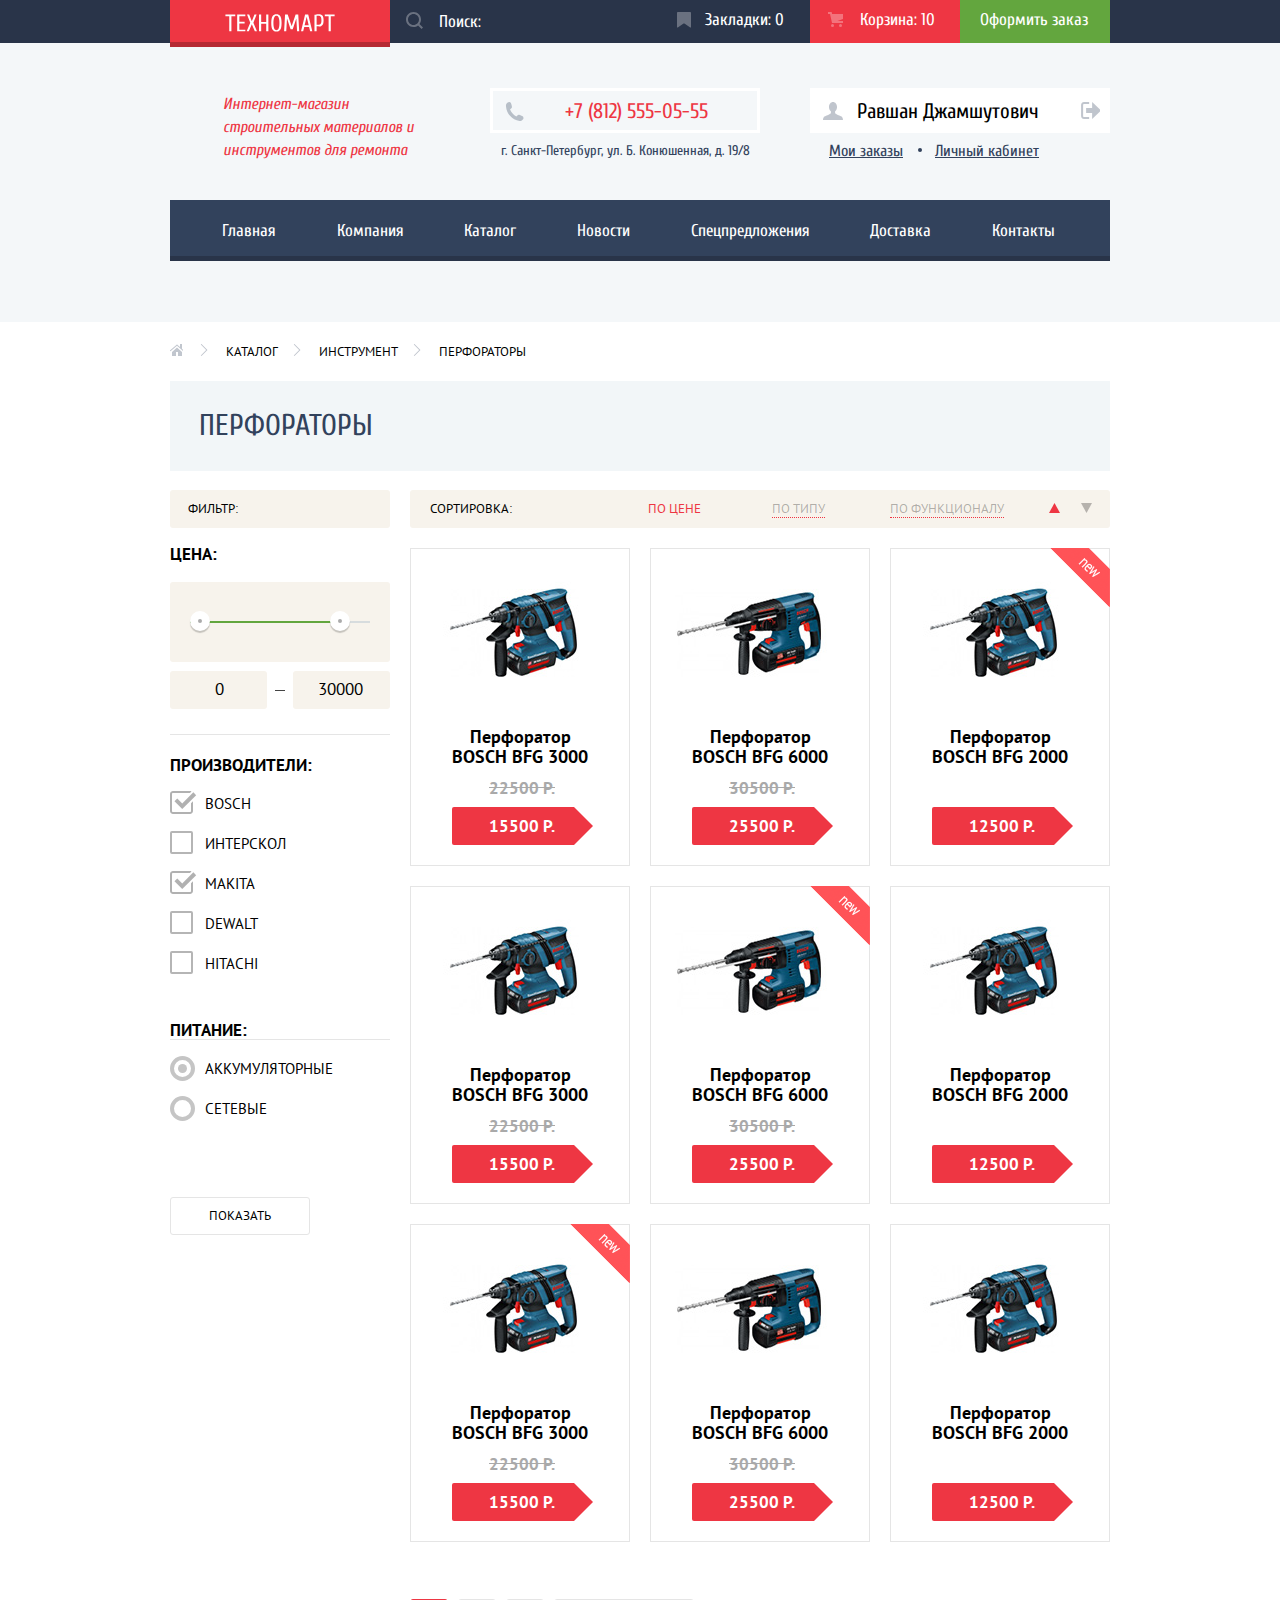
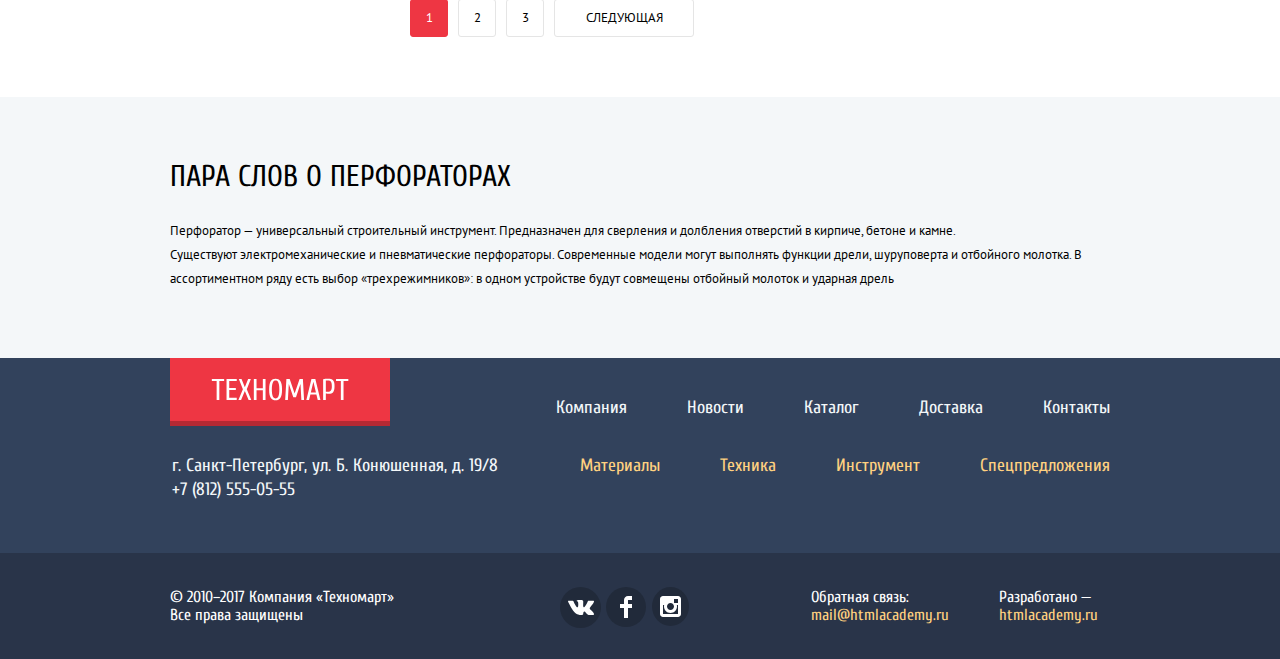
==== commit 25a1c749: "Подгонка главной страницы под макет" ====
--- a/catalog.html
+++ b/catalog.html
@@ -189,7 +189,7 @@
                   <a class="button-item" href="cart.html">25500 Р.</a>
                 </li>
                 <li class="catalog-item">
-                  <span class="flag flag-new">Новинка</span>
+                  <span class="flag flag-new" aria-label="Новинка"></span>
                   <div class="actions">
                     <a class="buy" href="cart.html">Купить</a>
                     <a class="saved" href="user-wishlist.html">В закладки</a>
@@ -214,7 +214,7 @@
                   <a class="button-item" href="cart.html">15500 Р.</a>
                 </li>
                 <li class="catalog-item">
-                  <span class="flag flag-new">Новинка</span>
+                  <span class="flag flag-new" aria-label="Новинка"></span>
                   <div class="actions">
                     <a class="buy" href="cart.html">Купить</a>
                     <a class="saved" href="user-wishlist.html">В закладки</a>
@@ -239,7 +239,7 @@
                   <a class="button-item" href="cart.html">12500 Р.</a>
                 </li>
                 <li class="catalog-item">
-                  <span class="flag flag-new">Новинка</span>
+                  <span class="flag flag-new" aria-label="Новинка"></span>
                   <div class="actions">
                     <a class="buy" href="cart.html">Купить</a>
                     <a class="saved" href="user-wishlist.html">В закладки</a>
--- a/css/style.css
+++ b/css/style.css
@@ -126,8 +126,8 @@
   content: "";
 
   position: absolute;
-  top: 13px;
-  left: 13px;
+  top: 12px;
+  left: 16px;
 
   width: 17px;
   height: 17px;
@@ -143,9 +143,9 @@
   -webkit-box-sizing: border-box;
           box-sizing: border-box;
   width: 270px;
-  padding-top: 14px;
-  padding-bottom: 13px;
-  padding-left: 50px;
+  padding-top: 12px;
+  padding-bottom: 11px;
+  padding-left: 49px;
   padding-right: 10px;
   
   background-color: #293449;
@@ -415,7 +415,7 @@
 .contact-column .tel-link {
   padding-top: 10px;
   padding-bottom: 8px;
-  padding-left: 70px;
+  padding-left: 72px;
   padding-right: 30px;
   margin: 0;
   margin-bottom: 6px;
@@ -495,13 +495,15 @@
 .login-nav .link-login {
   position: relative;
 
-  width: 70px;
+  width: 120px;
   margin-right: 10px;
 
-  padding-top: 12px;
-  padding-bottom: 12px;
+  box-sizing: border-box;
+
+  padding-top: 13px;
+  padding-bottom: 11px;
   padding-left: 46px;
-  padding-right: 5px;
+  padding-right: 10px;
 }
 
 .link-login::before {
@@ -531,9 +533,13 @@
 }
 
 .login-nav .link-reg {
-  width: 110px;
-  padding: 12px 20px;
-  text-align: center;
+  width: 150px;
+
+  box-sizing: border-box;
+  padding-top: 13px;
+  padding-bottom: 11px;
+  padding-left: 24px;
+  padding-right: 10px;
 }
 
 .main-nav {
@@ -604,12 +610,15 @@
           box-sizing: border-box;
 
   min-width: 195px;
-  padding: 10px 40px;
+  padding-top: 12px;
+  padding-bottom: 10px;
+  padding-left: 50px;
+  padding-right: 10px;
 
   font-size: 14px;
   line-height: 18px;
   text-transform: uppercase;  
-  text-align: center;
+  text-align: left;
   vertical-align: middle;
 
   color: #ffffff;
@@ -656,7 +665,7 @@
   position: relative;
 
   padding-top: 20px;
-  padding-bottom: 20px;
+  padding-bottom: 21px;
   padding-left: 23px;
   padding-right: 110px;
 
@@ -692,7 +701,6 @@
   background-position: 0 0;
 }
 
-/*.materials .flag-new,*/   /*Убрать этот спан у всех карточек*/
 .popular-item .flag-new,
 .catalog-item .flag-new {
   background-image: url("../img/new-flag.png");
@@ -716,7 +724,10 @@
 
   min-width: 135px;
   margin-left: 2px;
-  padding: 10px 20px;
+  padding-top: 12px;
+  padding-bottom: 10px;
+  padding-left: 20px;
+  padding-right: 20px;
 
   text-align: center;
   vertical-align: middle;
@@ -782,7 +793,7 @@
 
 .item-group h3 {
   margin: 0;
-  margin-bottom: 15px;
+  margin-bottom: 12px;
   padding: 0;
 
   font-size: 24px;
@@ -842,7 +853,7 @@
 
 .slide-title {
   margin: 0;
-  margin-bottom: 3px;
+  margin-bottom: 2px;
 
   font-size: 36px;
   line-height: 36px;
@@ -913,7 +924,7 @@
 
   position: absolute;
   top: 105px;
-  left: 267px;
+  left: 270px;
   z-index: 20;
 
   width: 10px;
@@ -945,7 +956,7 @@
 
   position: absolute;
   top: 107px;
-  left: 269px;
+  left: 272px;
   z-index: 20;
 
   width: 6px;
@@ -999,7 +1010,7 @@
 .offer-list .sales {
   background-color: #8ed78f;
   
-  margin-bottom: 20px;
+  margin-bottom: 18px;
 }
 
 .offer-list .shipment {
@@ -1038,8 +1049,9 @@
 
 .offer-list h3 {
   margin: 0;
-  margin-bottom: 13px;
-  padding: 0;
+  margin-bottom: 12px;
+  padding: 0;
+  padding-left: 2px;
 
   font-size: 24px;
   line-height: 30px;
@@ -1069,11 +1081,10 @@
       -ms-flex-align: center;
           align-items: center;
   margin-bottom: 20px;
-  padding-top: 26px;
-  padding-bottom: 26px;
-  padding-left: 27px;
-  padding-right: 25px;
-  
+  padding-top: 25px;
+  padding-bottom: 25px;
+  padding-left: 28px;
+  padding-right: 24px;
 }
 
 .title-space h2 {
@@ -1089,8 +1100,9 @@
 
 .button-popular {
   min-width: 253px;
+  padding-top: 11px;
   padding-left: 54px;
-  padding-right: 54px;
+  padding-right: 10px;
 }
 
 .popular-items-list {
@@ -1133,9 +1145,6 @@
   width: 60px;
   height: 60px;
 
-  text-indent: -1000px;
-  overflow: hidden;
-
   z-index: 20;
 }
 
@@ -1287,6 +1296,8 @@
   display: block;
   min-height: 18px;
   margin-bottom: 10px;
+  padding-top: 2px;
+  padding-left: 4px;
 
   font-size: 17px;
   line-height: 18px;
@@ -1328,8 +1339,13 @@
 }
 
 .popular-brand .title-space {
-  padding-top: 28px;
+  padding-top: 26px;
   padding-left: 25px;
+}
+
+.popular-brand .button-popular {
+  padding-top: 10px;
+  padding-left: 70px;
 }
 
 .brand-list {
@@ -1364,8 +1380,8 @@
 
   display: block;
   box-sizing: border-box;
-  width: 218px;
-  min-height: 142px;
+  width: 220px;
+  min-height: 146px;
 
   background-color: #ffffff;
   border: 1px solid #e5e5e5;
@@ -1399,7 +1415,7 @@
   margin: 0;
   margin-bottom: 86px;
   padding: 0;
-  padding-top: 68px;
+  padding-top: 64px;
 
   background-color: #f4f7f9;
 }
@@ -1416,7 +1432,7 @@
   line-height: 30px;
   text-transform: uppercase;
   margin: 0;
-  margin-bottom: 25px;
+  margin-bottom: 26px;
   padding: 0;
 }
 
@@ -1431,7 +1447,7 @@
   position: relative;
 
   padding: 0;
-  padding-top: 50px;
+  padding-top: 52px;
   padding-bottom: 100px;
   padding-left: 320px;
 
@@ -1504,16 +1520,19 @@
 .slider2-controls {
   position: absolute;
 
-  top: 50px;
+  top: 54px;
   left: 0;
   z-index: 20;
 }
 
 .slider2-controls label {
   display: block;
-  width: 218px;
-
-  padding-top: 15px;
+
+  box-sizing: border-box;
+
+  width: 240px;
+
+  padding-top: 14px;
   padding-bottom: 16px;
   padding-left: 22px;
 
@@ -1605,7 +1624,7 @@
 
 .company-info p {
   margin: 0;
-  margin-bottom: 25px;
+  margin-bottom: 24px;
   padding: 0;
 
   font-family: "PT Sans", "Arial", sans-serif;
@@ -1627,7 +1646,7 @@
 
 .transport-list li {
   margin-bottom: 20px;
-  margin-left: 35px;
+  margin-left: 36px;
   font-size: 18px;
   line-height: 20px;
 }
@@ -1670,6 +1689,8 @@
 
 .company-info .button-company {
   min-width: 220px;
+  padding-bottom: 8px;
+  padding-left: 41px;
 }
 
 .contacts {
@@ -1697,7 +1718,7 @@
 
 .contacts .map-link {
   display: block;
-  margin-bottom: 32px;
+  margin-bottom: 38px;
 
   line-height: 0;
 
@@ -1706,6 +1727,7 @@
 
 .contacts .button-write {
   width: 100%;
+  padding-left: 64px;
 }
 
 /*--- Стили для шапки сайта (внутренняя страница) ---*/
@@ -2258,6 +2280,12 @@
 
 .filter-input-radio:checked:disabled + label::after {
   opacity: 0.3;
+}
+
+.filter-input:focus + label::before {
+  border-color: #b5b5b5;
+  outline: thin dotted;
+  outline: 5px auto -webkit-focus-ring-color;
 }
 
 .filter-input:disabled + label {
@@ -2554,7 +2582,7 @@
 .main-footer {
   background-color: #32425c;
 
-  margin-top: 86px;
+  margin-top: 85px;
   padding: 0;
 }
 
@@ -2851,18 +2879,72 @@
   color: #ee3643;
 }
 
+/*--- Стили для анимации ---*/
+
+@keyframes bounce {
+  0% {
+    transform: translateY(2000px);
+  }
+
+  70% {
+    transform: translateY(-30px);
+  }
+
+  90% {
+    transform: translateY(10px);
+  }
+
+  100% {
+    transform: translateY(0);
+  }
+}
+
+@keyframes shake {
+  0%,
+  100% {
+    transform: translateX(0);
+  }
+
+  10%,
+  30%,
+  50%,
+  70%,
+  90% {
+    transform: translateX(-10px);
+  }
+
+  20%,
+  40%,
+  60%,
+  80% {
+    transform: translateX(10px);
+  }
+}
+
 /*--- Стили для модальных окон ---*/
 
 .modal {
   position: fixed;
+
+  display: none;
+}
+
+.modal-show {
+  display: block;
+
+  animation-name: bounce;
+  animation-duration: 0.6s;
+}
+
+.modal-error {
+  animation-name: shake;
+  animation-duration: 0.6s;
 }
 
 .modal-map {
   top: 50%;
   left: 50%;
   z-index: 30;
-
-  display: none;
 
   width: 940px;
   height: 446px;
@@ -2898,8 +2980,6 @@
   top: 100px;
   left: 50%;
   z-index: 30;
-
-  display: none;
 
   width: 620px;
   margin-left: -310px;
@@ -3056,8 +3136,6 @@
   left: 50%;
   z-index: 30;
 
-  display: none;
-
   width: 620px;
   margin-left: -310px;
 
@@ -3142,8 +3220,4 @@
   color: #ffffff;
   background-color: #ba2732;
   outline: none;
-}
-
-.modal-show {
-  display: block;
 }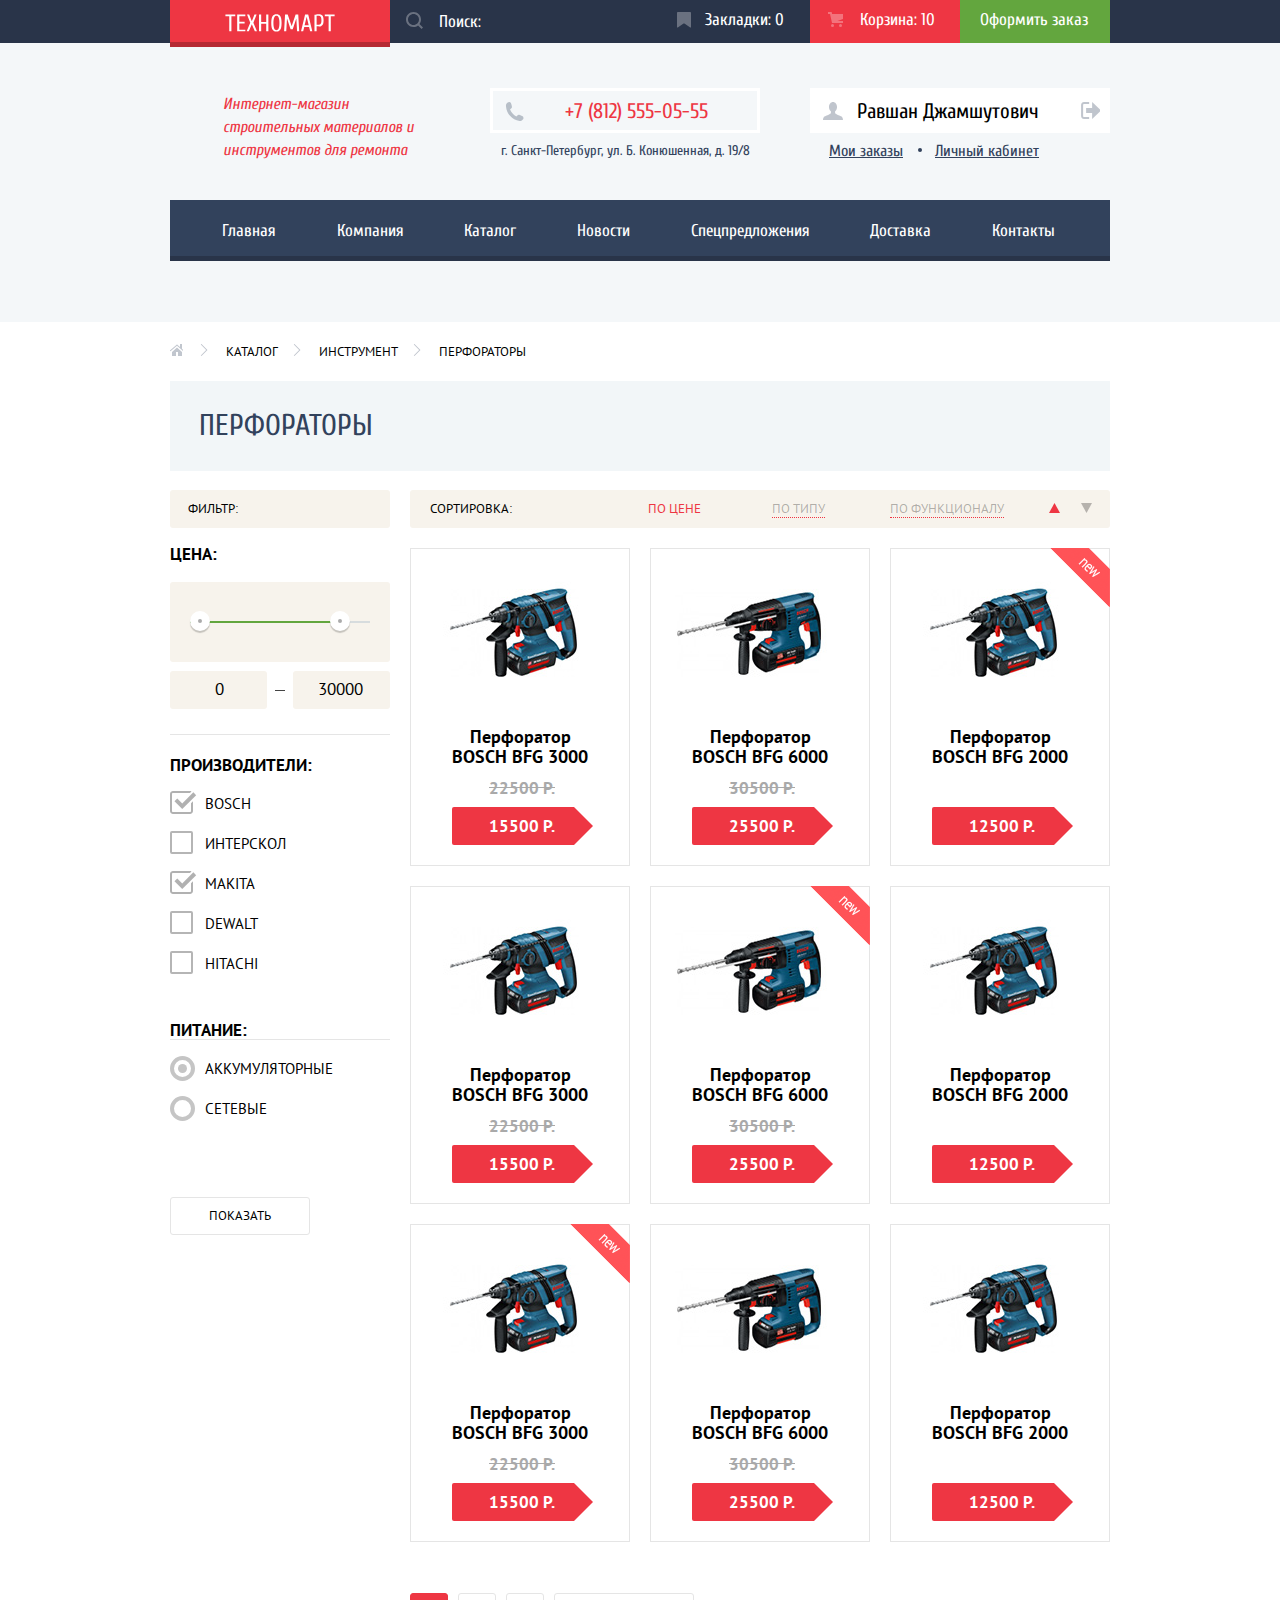
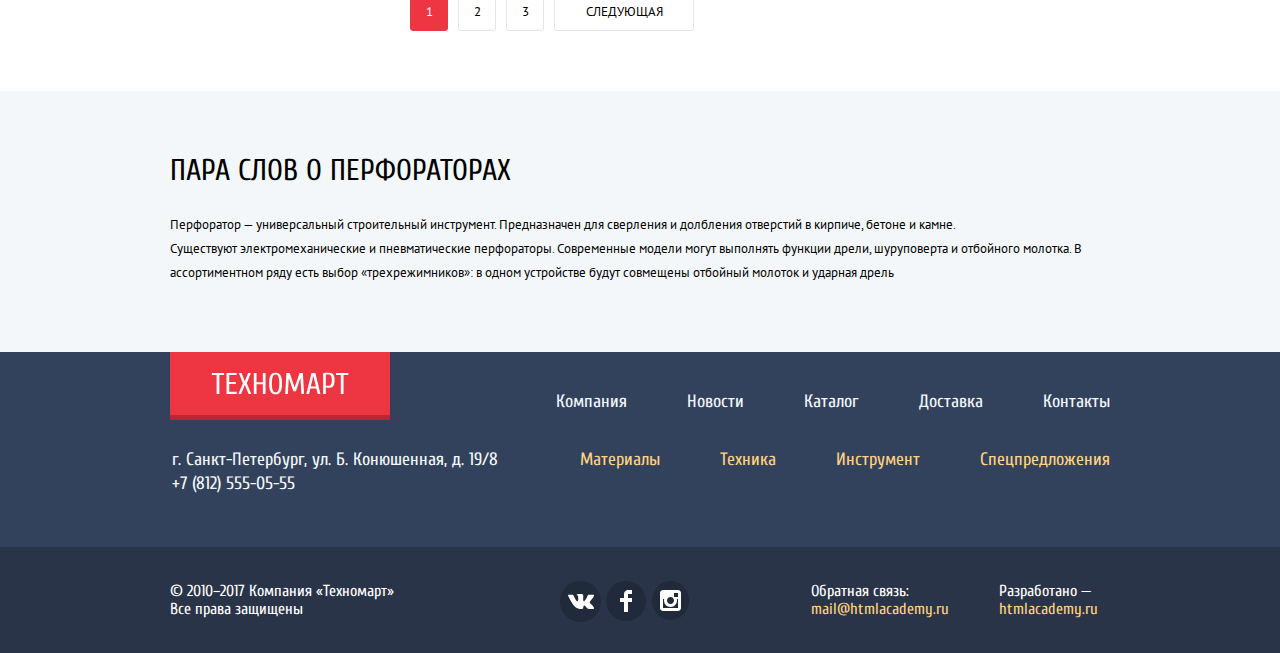
==== commit aaf10197: "Подключила минимизированные файлы к страницам" ====
--- a/catalog.html
+++ b/catalog.html
@@ -5,7 +5,7 @@
     <title>Каталог товаров Техномарт</title>
     <link href="https://fonts.googleapis.com/css?family=Cuprum:400,400i,700%7CPT+Sans:400,700&amp;subset=cyrillic" rel="stylesheet">
     <link href="css/normalize.css" rel="stylesheet">
-    <link href="css/style.css" rel="stylesheet">
+    <link href="css/style.min.css" rel="stylesheet">
   </head>
 
   <body>
@@ -351,7 +351,7 @@
       <button class="modal-close" type="button">Закрыть</button>
     </section>
 
-    <script src="js/script.js"></script>
+    <script src="js/scripts.min.js"></script>
 
   </body>
 </html>--- a/css/style.min.css
+++ b/css/style.min.css
@@ -0,0 +1 @@
+@-webkit-keyframes bounce{0%{-webkit-transform:translateY(2000px);transform:translateY(2000px)}70%{-webkit-transform:translateY(-30px);transform:translateY(-30px)}90%{-webkit-transform:translateY(10px);transform:translateY(10px)}to{-webkit-transform:translateY(0);transform:translateY(0)}}@keyframes bounce{0%{-webkit-transform:translateY(2000px);transform:translateY(2000px)}70%{-webkit-transform:translateY(-30px);transform:translateY(-30px)}90%{-webkit-transform:translateY(10px);transform:translateY(10px)}to{-webkit-transform:translateY(0);transform:translateY(0)}}@-webkit-keyframes shake{0%,to{-webkit-transform:translateX(0);transform:translateX(0)}10%,30%,50%,70%,90%{-webkit-transform:translateX(-10px);transform:translateX(-10px)}20%,40%,60%,80%{-webkit-transform:translateX(10px);transform:translateX(10px)}}@keyframes shake{0%,to{-webkit-transform:translateX(0);transform:translateX(0)}10%,30%,50%,70%,90%{-webkit-transform:translateX(-10px);transform:translateX(-10px)}20%,40%,60%,80%{-webkit-transform:translateX(10px);transform:translateX(10px)}}body{min-width:960px;margin:0;padding:0;font-family:"Cuprum","Arial",sans-serif;font-size:13px;line-height:24px;font-weight:400;color:#000;text-transform:none;background-color:#fff}a{text-decoration:none}img{max-width:100%;height:auto}.visually-hidden:not(:focus):not(:active),input[type=checkbox].visually-hidden,input[type=radio].visually-hidden{position:absolute;width:1px;height:1px;margin:-1px;border:0;padding:0;white-space:nowrap;-webkit-clip-path:inset(100%);clip-path:inset(100%);clip:rect(0 0 0 0);overflow:hidden}.main-header{background-color:#f4f7f9;margin-bottom:58px;padding-bottom:1px}.user-nav-wrapper{width:100%;margin-bottom:45px;background-color:#293449}.user-nav-wrapper .container{font-size:17px;line-height:18px;color:#fff;display:-webkit-box;display:-ms-flexbox;display:flex;-ms-flex-wrap:wrap;flex-wrap:wrap;-webkit-box-pack:justify;-ms-flex-pack:justify;justify-content:space-between;position:relative;width:940px;margin:0 auto}.container a{color:#fff}.main-header-logo{position:absolute;width:110px;height:18px;padding:14px 55px 15px;background-color:#ee3643;-webkit-box-shadow:inset 0 -5px 0 0 rgba(0,0,0,.24);box-shadow:inset 0 -5px 0 0 rgba(0,0,0,.24)}.main-header-logo:focus,.main-header-logo:hover{background-color:#ca2c37;-webkit-box-shadow:inset 0 -5px 0 0 rgba(0,0,0,.24);box-shadow:inset 0 -5px 0 0 rgba(0,0,0,.24)}.main-header-logo:active{background-color:#ba2732;-webkit-box-shadow:inset 0 -5px 0 0 rgba(0,0,0,.24);box-shadow:inset 0 -5px 0 0 rgba(0,0,0,.24)}.search{position:relative;margin:0 0 0 220px;padding:0}.search label::before{content:"";position:absolute;top:12px;left:16px;width:17px;height:17px;background-image:url(../img/icon-search.svg);background-repeat:no-repeat;background-position:0 0;opacity:.3}.search .search-field{-webkit-box-sizing:border-box;box-sizing:border-box;width:270px;padding:12px 10px 11px 49px;background-color:#293449;border:0}.search .search-field::-webkit-input-placeholder{font:inherit;color:#fff;opacity:1}.search .search-field:-ms-input-placeholder,.search .search-field::-ms-input-placeholder{font:inherit;color:#fff;opacity:1}.search .search-field::placeholder{font:inherit;color:#fff;opacity:1}.search .search-field:hover{background-color:#212a3a}.search .search-field:focus{background-color:#fff;outline:0}.search .search-field:focus::-webkit-input-placeholder{color:#000;opacity:1}.search .search-field:focus:-ms-input-placeholder,.search .search-field:focus::-ms-input-placeholder{color:#000;opacity:1}.search .search-field:focus::placeholder{color:#000;opacity:1}.actions .buy:active::before,.actions .buy:hover::before,.search-field:hover+label::before{opacity:1}.search-field:focus+label::before{background-image:url(../img/icon-search-active.svg);background-repeat:no-repeat;background-position:0 0}.bookmark{display:block;-webkit-box-sizing:border-box;box-sizing:border-box;position:relative;width:150px;padding:11px 10px 13px 45px}.bookmark:focus,.bookmark:hover{background-color:#212a3a}.bookmark:active{color:rgba(255,255,255,.6);background-color:#161d29}.bookmark[class$=count],.cart[class$=count]{background-color:#ee3643}.bookmark[class$=count]:focus,.bookmark[class$=count]:hover,.cart[class$=count]:focus,.cart[class$=count]:hover{background-color:#ca2c37}.bookmark[class$=count]:active,.cart[class$=count]:active{background-color:#ba2732}.bookmark::before{content:"";position:absolute;top:12px;left:17px;width:14px;height:16px;background-image:url(../img/icon-bookmark.svg);background-repeat:no-repeat;background-position:0 0;opacity:.3}.bookmark:focus::before,.bookmark:hover::before{opacity:1}.bookmark:active::before{opacity:.5}.cart{display:block;-webkit-box-sizing:border-box;box-sizing:border-box;position:relative;width:150px;padding:11px 10px 13px 50px}.cart::before{content:"";position:absolute;top:12px;left:18px;width:15px;height:15px;background-image:url(../img/cart-icon.svg);background-repeat:no-repeat;background-position:0 0;opacity:.3}.cart:focus,.cart:hover{background-color:#212a3a}.cart:active{color:rgba(255,255,255,.6);background-color:#161d29}.cart:focus::before,.cart:hover::before{opacity:1}.cart:active::before{opacity:.5}.checkout{display:block;-webkit-box-sizing:border-box;box-sizing:border-box;width:150px;padding:11px 20px 13px;background-color:#63a63e}.checkout:focus,.checkout:hover{background-color:#5fbb2d}.checkout:active{color:rgba(255,255,255,.5);background-color:#518534}.block-wrapper,.contact-info{display:-webkit-box;display:-ms-flexbox;display:flex;-webkit-box-pack:justify;-ms-flex-pack:justify;justify-content:space-between}.block-wrapper{-ms-flex-wrap:wrap;flex-wrap:wrap;margin:0 auto 37px;width:940px}.contact-info{width:590px}.info-text{width:195px;padding:5px 0 0;margin:0 0 0 53px;font-size:16px;line-height:23px;font-style:italic;color:#ee3643}.contact-column,.login-nav{display:-webkit-box;display:-ms-flexbox;display:flex;-ms-flex-wrap:wrap;flex-wrap:wrap}.contact-column{-webkit-box-orient:vertical;-webkit-box-direction:normal;-ms-flex-direction:column;flex-direction:column;-webkit-box-pack:justify;-ms-flex-pack:justify;justify-content:space-between;width:270px}.contact-column .tel-link{padding:10px 30px 8px 72px;margin:0 0 6px;-webkit-box-sizing:border-box;box-sizing:border-box;position:relative;font-size:21px;line-height:21px;color:#ee3643;border:3px solid #fff}.tel-link::before{content:"";position:absolute;top:11px;left:12px;width:19px;height:19px;background-image:url(../img/icon-phone.svg);background-repeat:no-repeat;background-position:0 0}.contact-column .address{margin:0;padding:0;text-align:center;font-size:14px;color:#32425c}.login-nav{-webkit-box-pack:end;-ms-flex-pack:end;justify-content:flex-end;width:310px;margin:0;padding:0;list-style:none}.login-nav .link{display:block;font-size:21px;line-height:21px;color:#000;background-color:#fff}.login-nav .link:focus,.login-nav .link:hover{color:#ee3643;background-color:#fff}.login-nav .link:active{color:rgba(0,0,0,.3);background-color:#fff}.login-nav .link-login{position:relative;width:120px;margin-right:10px;-webkit-box-sizing:border-box;box-sizing:border-box;padding:13px 10px 11px 46px}.link-login::before{content:"";position:absolute;top:14px;left:14px;width:20px;height:17px;background-image:url(../img/icon-login.svg);background-repeat:no-repeat;background-position:0 0;opacity:.3}.link-login:focus::before,.link-login:hover::before,.user-box .user-name:focus::before,.user-box .user-name:hover::before{opacity:1}.link-login:active::before{opacity:.3}.login-nav .link-reg{width:150px;-webkit-box-sizing:border-box;box-sizing:border-box;padding:13px 10px 11px 24px}.main-nav{font-size:17px;line-height:17px;color:#fff;background-color:#32425c;-webkit-box-shadow:inset 0 -5px 0 0 #293449;box-shadow:inset 0 -5px 0 0 #293449;width:940px;margin:0 auto 60px;padding:0}.site-nav{display:-webkit-box;display:-ms-flexbox;display:flex;-ms-flex-wrap:wrap;flex-wrap:wrap;-webkit-box-pack:justify;-ms-flex-pack:justify;justify-content:space-between;margin:0;padding:0 25px 0 22px;list-style:none}.site-nav a{display:block;padding:22px 30px;color:#fff}.site-nav a:focus,.site-nav a:hover,.slider2-controls label:focus,.slider2-controls label:hover{background-color:#293449}.site-nav a:active{color:rgba(255,255,255,.5);background-color:#1d2739}.index-container{width:940px;margin:0 auto}.button-red{display:inline-block;-webkit-box-sizing:border-box;box-sizing:border-box;min-width:195px;padding:12px 10px 10px 50px;font-size:14px;line-height:18px;text-transform:uppercase;text-align:left;vertical-align:middle;color:#fff;background-color:#ee3643;border:0;border-radius:3px}.button-red:focus,.button-red:hover{background-color:#ca2c37}.button-red:active{background-color:#ba2732}.item{margin-bottom:20px}.item-group{display:-webkit-box;display:-ms-flexbox;display:flex;-ms-flex-wrap:wrap;flex-wrap:wrap;-webkit-box-pack:justify;-ms-flex-pack:justify;justify-content:space-between;margin:0;padding:0;list-style:none}.button-group,.item-group li{-webkit-box-sizing:border-box;box-sizing:border-box}.item-group li{width:300px;position:relative;padding:20px 110px 21px 23px;text-align:left}.item-group .materials{background-color:#ffbf47}.item-group .tools{background-color:#3bbce3}.item-group .machines{background-color:#dc91d8;padding-left:20px}.materials::before{content:"";position:absolute;top:0;right:0;z-index:20;width:60px;height:60px}.catalog-item .flag-new,.materials::before,.popular-item .flag-new{background-image:url(../img/new-flag.png);background-repeat:no-repeat;background-position:0 0}.item-group a,.offer-list a{font-size:14px;line-height:18px;text-transform:uppercase;color:#fff}.button-group{display:inline-block;min-width:135px;margin-left:2px;padding:12px 20px 10px;text-align:center;vertical-align:middle;border-radius:3px;background-color:rgba(0,0,0,.1)}.button-group:focus,.button-group:hover{background-color:rgba(0,0,0,.2)}.button-group:active{background-color:rgba(0,0,0,.3)}.materials::after,.tools::after{content:"";position:absolute;background-position:0 0}.materials::after{background-repeat:no-repeat;top:31px;left:213px;width:44px;height:65px;background-image:url(../img/icon-materials.svg)}.tools::after{top:33px;left:197px;width:75px;height:61px;background-image:url(../img/icon-tools.svg)}.machines::after,.slider,.tools::after{background-repeat:no-repeat}.machines::after{content:"";top:31px;left:191px;position:absolute;width:78px;height:62px;background-image:url(../img/icon-machines.svg);background-position:0 0}.item-group h3{margin:0 0 12px;padding:0;font-size:24px;line-height:30px;font-weight:700;color:#fff}.section-columns{display:-webkit-box;display:-ms-flexbox;display:flex;-webkit-box-pack:justify;-ms-flex-pack:justify;justify-content:space-between;margin-bottom:53px}.slider{width:620px;height:266px;-webkit-box-sizing:border-box;box-sizing:border-box;position:relative;padding:23px 24px 22px;text-align:left;color:#fff;background-color:gray;background-image:url(../img/slider-1.jpg);background-position:top center;-webkit-transition:background-image .5s ease,background-color .5s ease;-o-transition:background-image .5s ease,background-color .5s ease;transition:background-image .5s ease,background-color .5s ease}.slider-list{margin:0;padding:0;list-style:none}.slide{display:none}.slide-title{margin:0 0 2px;font-size:36px;line-height:36px;font-weight:700;text-transform:uppercase}.slider-item p{margin:0 0 120px;padding:0;font-size:18px}.slider1-controls{font-size:0}.slider1-controls label{display:inline-block;width:22px;height:40px;vertical-align:top;cursor:pointer}#product-1:checked~.slider{background-color:gray;background-image:url(../img/slider-1.jpg)}#product-2:checked~.slider{background-color:gray;background-image:url(../img/slider-2.jpg)}#product-1:checked~.slider #slide1,#product-1:checked~.slider .slide-first::after,#product-2:checked~.slider #slide2,#product-2:checked~.slider .slide-second::after,#service1:checked~.services-slider #slide3,#service2:checked~.services-slider #slide4,#service3:checked~.services-slider #slide5{display:block}.slider1-controls .slide-first,.slider1-controls .slide-second{position:absolute;top:115px;left:25px;z-index:20;background-image:url(../img/icon-left.svg);background-repeat:no-repeat;background-position:0 0}.slider1-controls .slide-second{left:578px;background-image:url(../img/icon-right.svg)}.slider1-controls .slide-first::before,.slider1-controls .slide-second::before{content:"";position:absolute;top:105px;left:270px;z-index:20;width:10px;height:10px;background-color:#fff;border-radius:50%}.slider1-controls .slide-second::before{left:-263px}.slider1-controls .slide-first::after,.slider1-controls .slide-second::after{content:"";display:none;position:absolute;top:107px;left:272px;z-index:20;width:6px;height:6px;background-color:#ee3643;border-radius:50%}.slider1-controls .slide-second::after{left:-261px}.offer-list{margin:0;padding:0;list-style:none}.offer-list li{width:300px;-webkit-box-sizing:border-box;box-sizing:border-box;position:relative;padding:20px 110px 22px 20px}.offer-list .sales{background-color:#8ed78f;margin-bottom:18px}.offer-list .shipment{background-color:#ffc047}.actions .buy::before,.sales::after,.shipment::after{content:"";position:absolute;top:26px;left:196px;width:59px;height:72px;background-image:url(../img/icon-sales.svg);background-repeat:no-repeat;background-position:0 0}.actions .buy::before,.shipment::after{top:32px;left:191px;width:78px;height:63px;background-image:url(../img/icon-shipment.svg)}.offer-list h3,.title-space h2{margin:0 0 12px;padding:0 0 0 2px;font-size:24px;line-height:30px;font-weight:700;color:#fff}.title-space{background-color:#f9f5f0;display:-webkit-box;display:-ms-flexbox;display:flex;-webkit-box-pack:justify;-ms-flex-pack:justify;justify-content:space-between;-webkit-box-align:center;-ms-flex-align:center;align-items:center;margin-bottom:20px;padding:25px 24px 25px 28px}.title-space h2{margin:0;padding:0;font-size:30px;font-weight:400;text-transform:uppercase;color:#32425c}.button-popular{min-width:253px;padding-top:11px;padding-left:54px;padding-right:10px}.popular-items-list{margin:0 0 20px;padding:0;list-style:none;display:-webkit-box;display:-ms-flexbox;display:flex;-ms-flex-wrap:wrap;flex-wrap:wrap;-webkit-box-pack:justify;-ms-flex-pack:justify;justify-content:space-between}.catalog-item,.popular-item{position:relative;width:218px;font-family:"PT Sans","Arial",sans-serif;font-weight:700;text-align:center;border:1px solid #e5e5e5}.catalog-item .flag,.popular-item .flag{position:absolute;top:-1px;right:-1px;width:60px;height:60px;z-index:20}.catalog-item .actions,.popular-item .actions{position:absolute;top:0;left:0;width:218px;padding:42px 0;background-color:rgba(255,255,255,.9);z-index:10}.actions .buy,.actions .saved{display:block;-webkit-box-sizing:border-box;box-sizing:border-box;width:135px;margin:0 auto 8px;padding:10px 5px 10px 10px;text-align:center;border-radius:3px;font-family:"Cuprum","Arial",sans-serif;font-size:14px;line-height:18px;font-weight:400;text-transform:uppercase}.actions .buy{position:relative;color:#fff;background-color:#63a63e;padding-left:50px;padding-right:44px;-webkit-box-shadow:inset 0 -3px 0 0 #367315;box-shadow:inset 0 -3px 0 0 #367315}.actions .buy::before{top:11px;left:12px;width:15px;height:15px;background-image:url(../img/cart-icon.svg);opacity:.3}.actions .saved{padding-top:7px;padding-bottom:7px;color:#32425c;background-color:#fff;border:3px solid #63a63e}.catalog-item:focus,.catalog-item:hover,.popular-item:focus,.popular-item:hover{-webkit-box-shadow:0 10px 25px 0 rgba(41,52,73,.5);box-shadow:0 10px 25px 0 rgba(41,52,73,.5)}.catalog-item .actions,.popular-item .actions{display:none}.catalog-item:focus .actions,.catalog-item:hover .actions,.popular-item:focus .actions,.popular-item:hover .actions{display:block}.actions .buy:focus,.actions .buy:hover{background-color:#5fbb2d}.actions .buy:active{background-color:#518534}.actions .saved:focus,.actions .saved:hover{border:3px solid #32425c}.actions .saved:active{color:rgba(50,66,92,.3);border:3px solid rgba(50,66,92,.3)}.catalog-item .image,.popular-item .image{margin:0;width:218px;height:170px}.catalog-item h3,.popular-item h3{margin:0;padding:0}.catalog-item .title-item,.popular-item .title-item{display:block;padding:0 30px;margin-top:8px;margin-bottom:10px;font-size:18px;line-height:20px;text-decoration:none;color:#000}.catalog-item .discount,.popular-item .discount{display:block;min-height:18px;margin-bottom:10px;padding-top:2px;padding-left:4px;font-size:17px;line-height:18px;color:#a9a9a9;text-decoration:line-through}.catalog-item .button-item,.popular-item .button-item{position:relative;display:block;width:80px;margin:10px 30px 20px 41px;padding:10px 30px;font-size:17px;line-height:18px;color:#fff;background-color:#ee3643;border-radius:2px}.catalog-item .button-item::after,.popular-item .button-item::after{content:"";position:absolute;top:0;right:-20px;width:0;height:0;border:19px solid #fff;border-left-color:#ee3643}.popular-brand .title-space{padding-top:26px;padding-left:25px}.popular-brand .button-popular{padding-top:10px;padding-left:70px}.brand-list{display:-webkit-box;display:-ms-flexbox;display:flex;-ms-flex-wrap:wrap;flex-wrap:wrap;-webkit-box-pack:justify;-ms-flex-pack:justify;justify-content:space-between;-ms-flex-line-pack:justify;align-content:space-between;margin:0 0 65px;padding:0;list-style:none}.brand-list .brand-item{margin:0 0 20px;padding:0}.brand-item .brand-link{position:relative;display:block;-webkit-box-sizing:border-box;box-sizing:border-box;width:220px;min-height:146px;background-color:#fff;border:1px solid #e5e5e5}.brand-link .brand-img{position:absolute;top:50%;left:50%;-webkit-transform:translateX(-50%) translateY(-50%);-ms-transform:translateX(-50%) translateY(-50%);transform:translateX(-50%) translateY(-50%)}.brand-link:focus,.brand-link:hover{-webkit-box-shadow:0 10px 25px 0 rgba(41,52,73,.5);box-shadow:0 10px 25px 0 rgba(41,52,73,.5)}.brand-link:active{-webkit-box-shadow:0 4px 10px 0 rgba(41,52,73,.5);box-shadow:0 4px 10px 0 rgba(41,52,73,.5)}.brand-link:active .brand-img,.user-box .user-name:active::before{opacity:.3}.services{margin:0 0 86px;padding:64px 0 0;background-color:#f4f7f9}.services .services-wrapper{width:940px;margin:0 auto;padding-bottom:22px}.company-info h2,.contacts h2,.services h2{font-size:30px;font-weight:400;line-height:30px;text-transform:uppercase;margin:0 0 26px;padding:0}.services p,.services-list p{font-family:"PT Sans","Arial",sans-serif}.services p{width:400px;margin:0 0 15px}.services-slider{position:relative;padding:52px 0 100px 320px;background-color:#f4f7f9;background-image:url(../img/delivery.png);background-repeat:no-repeat;background-position:470px 75px}.services-slider::after{content:"";position:absolute;top:10px;left:230px;z-index:20;width:10px;height:280px;background-image:url(../img/line.png);background-repeat:no-repeat;background-position:0 0}.filter-power ul,.filter-producer ul,.services-list{margin:0;padding:0;list-style:none}.services-title{width:275px;margin:0 0 25px;padding:0;font-size:36px;line-height:36px;font-weight:400;color:#32425c;text-transform:uppercase}.services-list p{margin:0;padding:0}.delivery p{width:275px}.delivery p:nth-of-type(2){width:200px}.guarantee p{width:380px}.credit p{width:280px;margin-bottom:30px}.slider2-controls{position:absolute;top:54px;left:0;z-index:20}.slider2-controls label{display:block;-webkit-box-sizing:border-box;box-sizing:border-box;width:240px;padding-top:14px;padding-bottom:16px;padding-left:22px;font-size:21px;line-height:30px;font-weight:700;color:#fff;background-color:#32425c;-webkit-box-shadow:0 1px 0 0 #293449,inset 0 1px 0 0 #405069;box-shadow:0 1px 0 0 #293449,inset 0 1px 0 0 #405069;cursor:pointer}#service1:checked~.services-slider label[for=service1],#service2:checked~.services-slider label[for=service2],#service3:checked~.services-slider label[for=service3]{color:#32425c;background-color:#fff;-webkit-box-shadow:none;box-shadow:none}#service1:checked~.services-slider{background-color:#f4f7f9;background-image:url(../img/delivery.png)}#service2:checked~.services-slider{background-color:#f4f7f9;background-image:url(../img/guarantee.png);background-position:550px 55px}#service3:checked~.services-slider{background-color:#f4f7f9;background-image:url(../img/credit.png);background-position:475px 55px}.info-wrapper{width:940px;margin:0 auto}.info-columns{display:-webkit-box;display:-ms-flexbox;display:flex;-ms-flex-wrap:wrap;flex-wrap:wrap;-webkit-box-pack:start;-ms-flex-pack:start;justify-content:flex-start;margin:0;padding:0}.company-info{width:525px;margin-right:115px}.company-info p{margin:0 0 24px;padding:0;font-family:"PT Sans","Arial",sans-serif}.company-info p:nth-of-type(2){width:390px;margin-bottom:20px}.transport-list{position:relative;margin:0 0 37px;padding:0;list-style:none}.transport-list li{margin-bottom:20px;margin-left:36px;font-size:18px;line-height:20px}.transport-list .transport1::before,.transport-list .transport2::before,.transport-list .transport3::before{content:"";position:absolute;top:10px;left:0;width:25px;height:2px;background-color:#ee3643}.transport-list .transport2::before,.transport-list .transport3::before{top:50px}.transport-list .transport3::before{top:90px}.company-info .button-company{min-width:220px;padding-bottom:8px;padding-left:41px}.contacts{width:300px}.contacts p{width:180px;margin:0 0 32px;padding:0;font-family:"PT Sans","Arial",sans-serif}.contacts .map-link{display:block;margin-bottom:38px;line-height:0;background-color:gray}.contacts .button-write{width:100%;padding-left:64px}.main-header.catalog{margin-bottom:18px}.block-wrapper .user-account{position:relative;display:-webkit-box;display:-ms-flexbox;display:flex;-ms-flex-wrap:wrap;flex-wrap:wrap;-webkit-box-orient:vertical;-webkit-box-direction:normal;-ms-flex-direction:column;flex-direction:column;list-style:none;background-color:#f4f7f9}.user-account .user-box{-webkit-box-sizing:border-box;box-sizing:border-box;width:300px;padding:13px 10px 7px 47px;background-color:#fff}.user-box a{font-size:21px;line-height:21px;color:#000}.user-account .user-name:focus,.user-account .user-name:hover{color:#000;background-color:#fff}.user-account .user-name:active{color:rgba(0,0,0,.3)}.user-box .logout-link,.user-box .user-name::before{position:absolute;top:14px;width:20px;background-repeat:no-repeat;background-position:0 0;opacity:.3}.user-box .user-name::before{content:"";left:13px;height:18px;background-image:url(../img/icon-user.svg)}.user-box .logout-link{right:10px;height:17px;text-indent:-1000px;overflow:hidden;background-image:url(../img/icon-logout.svg)}.user-box .logout-link:focus,.user-box .logout-link:hover{opacity:1}.user-box .logout-link:active{opacity:.3}.user-account .account-box{display:-webkit-box;display:-ms-flexbox;display:flex;-ms-flex-wrap:wrap;flex-wrap:wrap;-webkit-box-pack:start;-ms-flex-pack:start;justify-content:flex-start;margin-top:9px;margin-left:19px}.account-box .link{padding-right:32px;font-size:16px;line-height:18px;color:#32425c;text-decoration:underline}.account-box .link:focus,.account-box .link:hover{color:#ee3643}.account-box .link:active{color:#32425c;opacity:.3}.user-account .account-box::after{content:"";position:absolute;top:60px;left:108px;width:4px;height:4px;border-radius:50%;background-color:#32425c}.breadcrumbs{position:relative;display:-webkit-box;display:-ms-flexbox;display:flex;-ms-flex-wrap:wrap;flex-wrap:wrap;-webkit-box-pack:start;-ms-flex-pack:start;justify-content:flex-start;margin:0 0 17px;padding:0;list-style:none}.breadcrumbs .link{position:absolute;top:4px;left:-1px;width:14px;height:12px;text-indent:-1000px;overflow:hidden;background-image:url(../img/icon-home.svg);background-repeat:no-repeat;background-position:0 0}.breadcrumbs li:nth-child(2){padding-left:15px}.breadcrumbs .link-next{position:relative;padding-left:41px}.breadcrumbs .link-next::before{content:"";position:absolute;top:1px;left:15px;width:8px;height:12px;background-image:url(../img/icon-right-small.svg);background-repeat:no-repeat;background-position:0 0}.breadcrumbs a{font-size:13px;line-height:18px;color:#000}.page-title{margin:0 0 19px;padding-left:29px;padding-top:30px;padding-bottom:30px;font-size:30px;font-weight:400;line-height:30px;color:#32425c;text-transform:uppercase;background-color:#f2f6f8}.catalog-columns{display:-webkit-box;display:-ms-flexbox;display:flex;-webkit-box-pack:justify;-ms-flex-pack:justify;justify-content:space-between}.filters{width:220px}.breadcrumbs a,.filter-power li,.filter-producer li,.filters h2,.filters-form legend{font-family:"PT Sans","Arial",sans-serif;text-transform:uppercase}.filters h2{margin:0 0 11px;padding:10px 17px 10px 18px;font-weight:400;background-color:#f7f3ec;border-radius:3px;font-size:13px;line-height:18px}.filters-form fieldset{margin:0 0 41px;padding:0;border:0}.filters-form legend{margin:0;padding:0;font-size:17px;line-height:30px;font-weight:700}.filter-range legend{margin-bottom:13px}.filter-range .range-controls{position:relative;margin-bottom:9px;padding-top:39px;padding-bottom:39px;padding-left:20px;background-color:#f7f3ec;border-radius:3px}.range-controls .scale{width:180px;height:2px;background-color:#d7dcde}.range-controls .bar{width:152px;height:2px;background-color:#63a63e}.range-controls .range-toggle{position:absolute;top:29px;width:4px;height:4px;background-color:#ababab;border:8px solid #fff;border-radius:50%;-webkit-box-shadow:0 2px 1px 0 rgba(0,1,1,.2);box-shadow:0 2px 1px 0 rgba(0,1,1,.2);cursor:pointer}.range-toggle-min{left:20px}.range-toggle-max{left:160px}.filter-range .price-controls{position:relative;display:-webkit-box;display:-ms-flexbox;display:flex;-webkit-box-pack:justify;-ms-flex-pack:justify;justify-content:space-between;font-family:"PT Sans","Arial",sans-serif;font-size:17px;line-height:18px}.price-controls::before{content:"";position:absolute;top:19px;left:105px;width:10px;height:1px;background-color:#444}.filter-producer::after,.price-controls::after{content:"";position:absolute;width:220px;height:1px;background-color:#e5e5e5}.price-controls::after{left:0;top:63px}.price-controls .min-price{padding-top:9px;padding-bottom:10px;padding-left:45px;width:50px;background-color:#f7f3ec;border:0;border-radius:3px}.price-controls .max-price{padding-left:25px;width:70px;background-color:#f7f3ec;border:0;border-radius:3px}.filter-producer{position:relative}.filter-producer::after{top:245px}.filter-power li,.filter-producer li{font-size:15px;line-height:20px}.filter-power legend,.filter-producer legend{margin:0 0 14px}.filter-option{margin-bottom:20px;padding-left:35px}.producer-list .filter-option:last-child{margin-bottom:0}.filter-option label{position:relative;display:block;cursor:pointer;-webkit-user-select:none;-moz-user-select:none;-ms-user-select:none;user-select:none}.filter-input-checkbox:not(:checked)+label::before{content:"";position:absolute;top:-3px;left:-35px;width:19px;height:19px;border:2px solid #b5b5b5;border-radius:2px}.filter-input-checkbox:not(:checked)+label:focus::before,.filter-input-checkbox:not(:checked)+label:hover::before{border:2px solid #c5c5c5}.filter-input-checkbox:disabled+label::before{opacity:.3}.filter-input-checkbox:checked+label::after{content:"";position:absolute;top:-3px;left:-35px;width:27px;height:23px;background-image:url(../img/checkbox-on.svg);background-repeat:no-repeat;background-position:0 0;opacity:.3}.filter-input-checkbox:checked+label:focus::after,.filter-input-checkbox:checked+label:hover::after{opacity:.4}.filter-input-checkbox:checked:disabled+label::after{opacity:.1}.filter-input-radio+label::before{content:"";position:absolute;top:-3px;left:-35px;width:17px;height:17px;background-color:#fff;border:4px solid #c5c5c5;border-radius:50%}.filter-input-radio:checked+label::after{content:"";position:absolute;top:5px;left:-27px;width:9px;height:9px;background-color:#c5c5c5;border-radius:50%}.filter-input-radio+label:focus::before,.filter-input-radio+label:hover::before{border:4px solid #b5b5b5}.filter-input-radio:checked+label:focus::after,.filter-input-radio:checked+label:hover::after{background-color:#b5b5b5}.filter-input-radio:disabled+label::before{opacity:.3}.filter-input-radio:checked:disabled+label::after{opacity:.3}.filter-input:focus+label::before{border-color:#b5b5b5;outline:thin dotted;outline:5px auto -webkit-focus-ring-color}.filter-input:disabled+label{color:rgba(0,0,0,.4)}.filter-button{display:block;margin:58px 0 0;padding:9px 15px;width:140px;font-family:"PT Sans","Arial",sans-serif;font-size:13px;line-height:18px;text-transform:uppercase;text-align:center;background-color:#fff;border:1px solid #e5e5e5;border-radius:3px;cursor:pointer}.filter-button:focus,.filter-button:hover{border:1px solid #bdc6ca;outline:0}.filter-button:active{border:1px solid #ee3643;outline:0}.catalog-wrapper{width:700px}.sort-kind,.sort-list{display:-webkit-box;display:-ms-flexbox;display:flex;-ms-flex-wrap:wrap;flex-wrap:wrap}.sort-list{-webkit-box-pack:justify;-ms-flex-pack:justify;justify-content:space-between;-webkit-box-align:center;-ms-flex-align:center;align-items:center;width:662px;background-color:#f7f3ec;border-radius:3px;margin:0 0 20px;padding:7px 18px 7px 20px}.sort-list h2{margin:0;padding:0;font-family:"PT Sans","Arial",sans-serif;font-size:13px;line-height:18px;font-weight:400;text-transform:uppercase}.sort-kind{margin:0 0 0 auto;padding:0;list-style:none}.sort-kind li:first-child{margin-right:71px}.sort-kind li:nth-child(2){margin-right:65px}.sort-kind a{font-family:"PT Sans","Arial",sans-serif;line-height:18px;color:rgba(0,0,0,.3);text-transform:uppercase;border-bottom:1px dotted #ee3643}.sort-kind a:focus,.sort-kind a:hover{color:#000;border-bottom:1px solid #ee3643}.sort-kind .price-current,.sort-kind a:active{color:#ee3643;border-bottom:none}.sort-updown{display:-webkit-box;display:-ms-flexbox;display:flex;-ms-flex-wrap:wrap;flex-wrap:wrap;-webkit-box-pack:justify;-ms-flex-pack:justify;justify-content:space-between;width:43px;margin:0 0 0 45px;padding:0;list-style:none}.sort-down,.sort-up{width:11px;height:10px;opacity:.3}.sort-down.current,.sort-up.current{opacity:1}.current polygon,.current polyline,.sort-down:active polyline,.sort-up:active polygon{fill:#ee3643}.sort-down:focus,.sort-down:hover,.sort-up:focus,.sort-up:hover{opacity:1}.catalog-list,.pagination-list{display:-webkit-box;display:-ms-flexbox;display:flex;-ms-flex-wrap:wrap;flex-wrap:wrap;padding:0;list-style:none}.catalog-list{-webkit-box-pack:justify;-ms-flex-pack:justify;justify-content:space-between;margin:0 0 31px}.catalog-list .catalog-item{margin-bottom:20px}.pagination-list{margin:0}.pagination-item{margin-right:10px}.footer-item-group li:last-child,.footer-site-nav li:last-child,.pagination-item:last-child{margin-right:0}.pagination-item a{display:block;padding:9px 5px;min-width:38px;-webkit-box-sizing:border-box;box-sizing:border-box;font-family:"PT Sans","Arial",sans-serif;line-height:18px;text-transform:uppercase;text-align:center;color:#000;background-color:#fff;border:1px solid #e5e5e5;border-radius:3px}.pagination-item:last-child a{width:140px}.pagination-item a:focus,.pagination-item a:hover{border:1px solid #bdc6ca}.pagination-current a,.pagination-item a:active{border:1px solid #ee3643}.pagination-current a{color:#fff;background-color:#ee3643}.pagination-current a:active,.pagination-current a:focus,.pagination-current a:hover{color:#fff;background-color:#ee3643;border:1px solid #ee3643}.item-description{background-color:#f4f7f9;margin:60px 0 0;padding:65px 0 67px}.description-container{width:940px;margin:0 auto}.item-description h2{margin:0 0 27px;padding:0;font-size:30px;font-weight:400;line-height:30px;text-transform:uppercase}.item-description p{margin:0;padding:0;font-family:"PT Sans","Arial",sans-serif}.main-footer{background-color:#32425c;margin-top:85px;padding:0}.main-footer.catalog{margin-top:0}.footer-first{width:940px;display:-webkit-box;display:-ms-flexbox;display:flex;-webkit-box-pack:justify;-ms-flex-pack:justify;justify-content:space-between;margin-left:auto;margin-right:auto;margin-bottom:50px}.footer-contact{width:360px}.footer-contact .footer-logo{display:block;width:138px;height:23px;padding:20px 41px 25px;margin-bottom:28px;background-color:#ee3643;-webkit-box-shadow:inset 0 -5px 0 0 rgba(0,0,0,.24);box-shadow:inset 0 -5px 0 0 rgba(0,0,0,.24)}.footer-contact .footer-logo:focus,.footer-contact .footer-logo:hover{background-color:#ca2c37}.footer-contact .footer-logo:active{background-color:#ba2732}.footer-contact .footer-tel,.footer-contact p{margin:0;padding:0 0 0 2px;font-size:18px;color:#f3f7f9}.footer-nav-wrapper{width:560px}.footer-item-group,.footer-site-nav{list-style:none;width:560px;padding:0;margin:0;display:-webkit-box;display:-ms-flexbox;display:flex;-ms-flex-wrap:wrap;flex-wrap:wrap;-webkit-box-pack:end;-ms-flex-pack:end;justify-content:flex-end}.footer-site-nav li{margin-top:38px;margin-right:60px}.footer-site-nav a{font-size:18px;color:#f3f7f9}.footer-item-group li{margin-top:33px;margin-right:60px}.footer-item-group a{font-size:18px;color:#ffd180}.footer-item-group a:focus,.footer-item-group a:hover,.footer-site-nav a:focus,.footer-site-nav a:hover{text-decoration:underline}.footer-site-nav a:active{color:rgba(241,245,247,.5);text-decoration:none}.footer-item-group a:active{color:rgba(255,209,128,.5);text-decoration:none}.main-footer .footer-second{background-color:#293449}.footer-second .container,.footer-social{display:-webkit-box;display:-ms-flexbox;display:flex;-ms-flex-wrap:wrap;flex-wrap:wrap}.footer-second .container{position:relative;padding-top:20px;padding-bottom:20px;width:940px;margin:0 auto}.copyright{width:227px;margin-right:162px}.copyright p{margin:0;padding:15px 0;font-size:16px;line-height:18px;color:#fff}.footer-social{-webkit-box-pack:justify;-ms-flex-pack:justify;justify-content:space-between;width:132px;margin:0;padding:0;list-style:none;text-align:center}.social-fb .social-button,.social-ig .social-button,.social-vk .social-button{position:absolute;top:34px;left:390px;width:26px;height:15px;padding:13px 7px 13px 8px;border-radius:50%;background-image:url(../img/vk-icon.svg);background-repeat:no-repeat;background-position:50% 50%}.social-fb .social-button,.social-ig .social-button{left:436px;width:12px;height:22px;padding:9px 14px;background-image:url(../img/fb-icon.svg)}.social-ig .social-button{left:482px;width:21px;height:21px;padding:9px 8px;background-image:url(../img/ig-icon.svg)}.footer-social .social-button{background-color:#212a3a}.footer-social .social-button:focus,.footer-social .social-button:hover{background-color:#ee3643}.create,.feedback{margin:0 0 0 auto;padding-top:15px;width:135px}.create{margin:0 15px 0 53px;width:96px}.footer-second .create,.footer-second .feedback{font-size:16px;line-height:18px;color:#fff}.create a,.feedback a{color:#ffd180}.create a:focus,.create a:hover,.feedback a:focus,.feedback a:hover{text-decoration:underline}.create a:active,.feedback a:active{color:#ee3643}.modal{position:fixed;display:none}.modal-error,.modal-show{-webkit-animation-duration:.6s;animation-duration:.6s}.modal-show{display:block;-webkit-animation-name:bounce;animation-name:bounce}.modal-error{-webkit-animation-name:shake;animation-name:shake}.modal-map,.modal-send{left:50%;z-index:30;background-color:#fff}.modal-map{height:446px;margin-top:-223px;top:50%;width:940px;margin-left:-470px;-webkit-box-shadow:0 0 20px 0 rgba(0,0,0,.75),0 10px 20px 0 rgba(0,0,0,.75);box-shadow:0 0 20px 0 rgba(0,0,0,.75),0 10px 20px 0 rgba(0,0,0,.75)}.modal-map p{position:absolute;top:0;left:0;z-index:1;margin:0}.modal-map iframe{position:relative;z-index:2;border:0}.modal-send{top:100px;width:620px;margin-left:-310px;-webkit-box-shadow:0 20px 40px 0 rgba(0,0,0,.75);box-shadow:0 20px 40px 0 rgba(0,0,0,.75);border-top:7px solid #ee3643}.send-form p{margin:0;padding:0}.send-form .send-wrapper,.send-wrapper .input-wrapper{display:-webkit-box;display:-ms-flexbox;display:flex;-ms-flex-wrap:wrap;flex-wrap:wrap}.send-form .send-wrapper{-webkit-box-orient:vertical;-webkit-box-direction:normal;-ms-flex-direction:column;flex-direction:column;margin:37px 80px}.send-wrapper label{display:block}.send-wrapper textarea{-webkit-box-sizing:border-box;box-sizing:border-box;width:460px;height:115px;padding-top:10px;padding-right:10px;padding-bottom:10px}.send-form label{padding-bottom:10px;font-size:18px;line-height:18px}.send-wrapper .input-wrapper{-webkit-box-pack:justify;-ms-flex-pack:justify;justify-content:space-between;margin-bottom:10px}.send-form input[type=email],.send-form input[type=text],.send-form textarea{padding-left:13px;font-family:"PT Sans","Arial",sans-serif;line-height:18px;color:#a9a9a9;border:2px solid #d7dcde;border-radius:3px}.send-form input[type=email]:hover,.send-form input[type=text]:hover,.send-form textarea:hover{border:2px solid #b5b5b5}.send-form input[type=email]:focus,.send-form input[type=text]:focus,.send-form textarea:focus{border:2px solid #ee3643;outline:0}.send-form input[type=email],.send-form input[type=text]{-webkit-box-sizing:border-box;box-sizing:border-box;width:220px;height:38px;padding-right:10px}.button-row{padding:37px 80px;background-color:#f4f4f4}.button-row .button-send{width:100%;cursor:pointer;padding-left:198px}.modal-close{position:absolute;top:9px;right:9px;z-index:3;width:21px;height:21px;font-size:0;background-color:transparent;border:0;cursor:pointer}.modal-close::after,.modal-close::before{content:"";position:absolute;top:8px;right:-3px;width:26px;height:4px;background-color:#ee3643;border-radius:3px}.modal-close::before{-webkit-transform:rotate(45deg);-ms-transform:rotate(45deg);transform:rotate(45deg)}.modal-close::after{-webkit-transform:rotate(-45deg);-ms-transform:rotate(-45deg);transform:rotate(-45deg)}.modal-item{top:120px;left:50%;z-index:30;width:620px;margin-left:-310px;background-color:#fff;-webkit-box-shadow:0 20px 40px 0 rgba(41,52,73,.75);box-shadow:0 20px 40px 0 rgba(41,52,73,.75);border-top:7px solid #ee3643}.modal-item h2{margin:0;padding:63px 30px 70px 180px;font-size:30px;font-weight:400;line-height:30px;text-align:left}.modal-item h2::before{content:"";position:absolute;top:55px;left:81px;width:66px;height:66px;background-image:url(../img/form-1.svg);background-repeat:no-repeat;background-position:0 0}.modal-item .button-wrapper{display:-webkit-box;display:-ms-flexbox;display:flex;-ms-flex-wrap:wrap;flex-wrap:wrap;-webkit-box-pack:justify;-ms-flex-pack:justify;justify-content:space-between;padding:37px 80px;background-color:#f1f1f1}.button-wrapper .button-added{width:220px;padding-left:59px}.button-wrapper .button-continue{-webkit-box-sizing:border-box;box-sizing:border-box;width:220px;padding:12px 10px 12px 44px;text-align:left;font-size:14px;line-height:18px;color:#000;text-transform:uppercase;background-color:#fff;border:0;border-radius:3px;cursor:pointer}.button-wrapper .button-continue:focus,.button-wrapper .button-continue:hover{color:#fff;background-color:#ca2c37;outline:0}.button-wrapper .button-continue:active{color:#fff;background-color:#ba2732;outline:0}